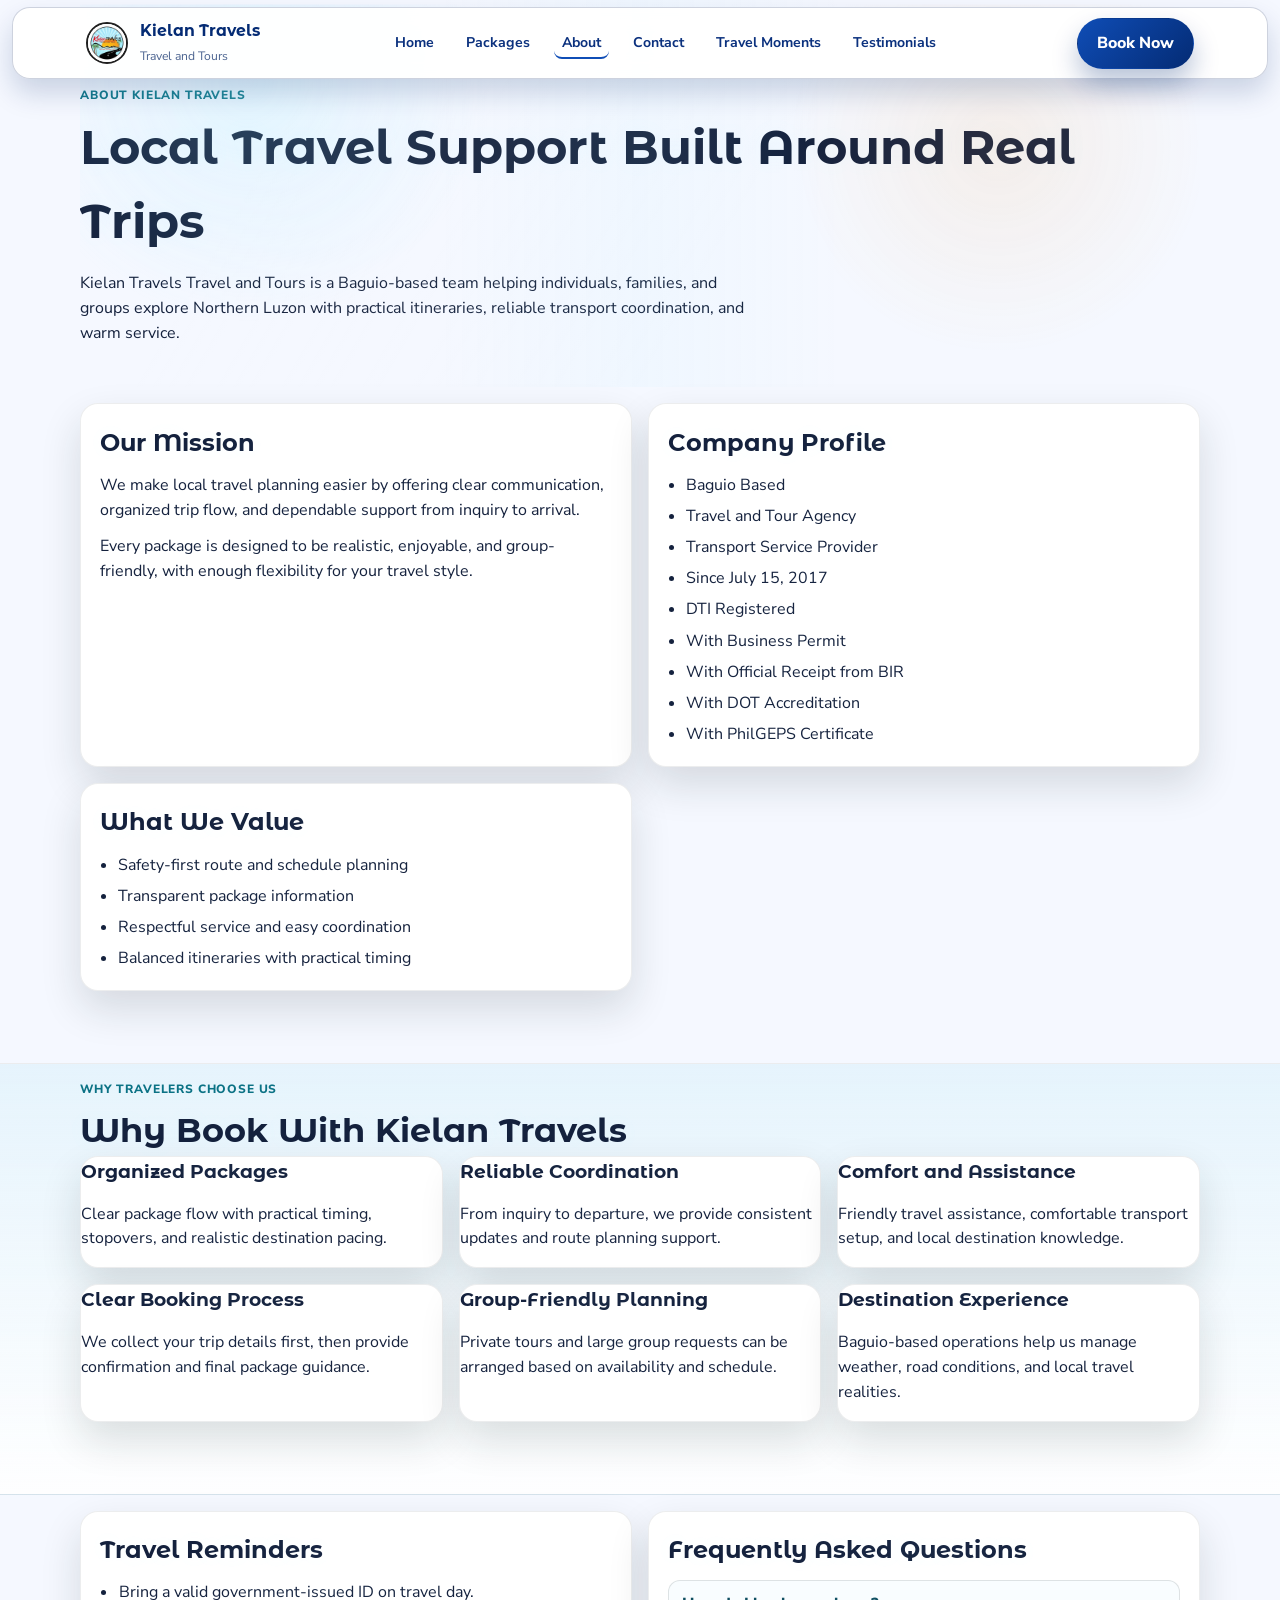
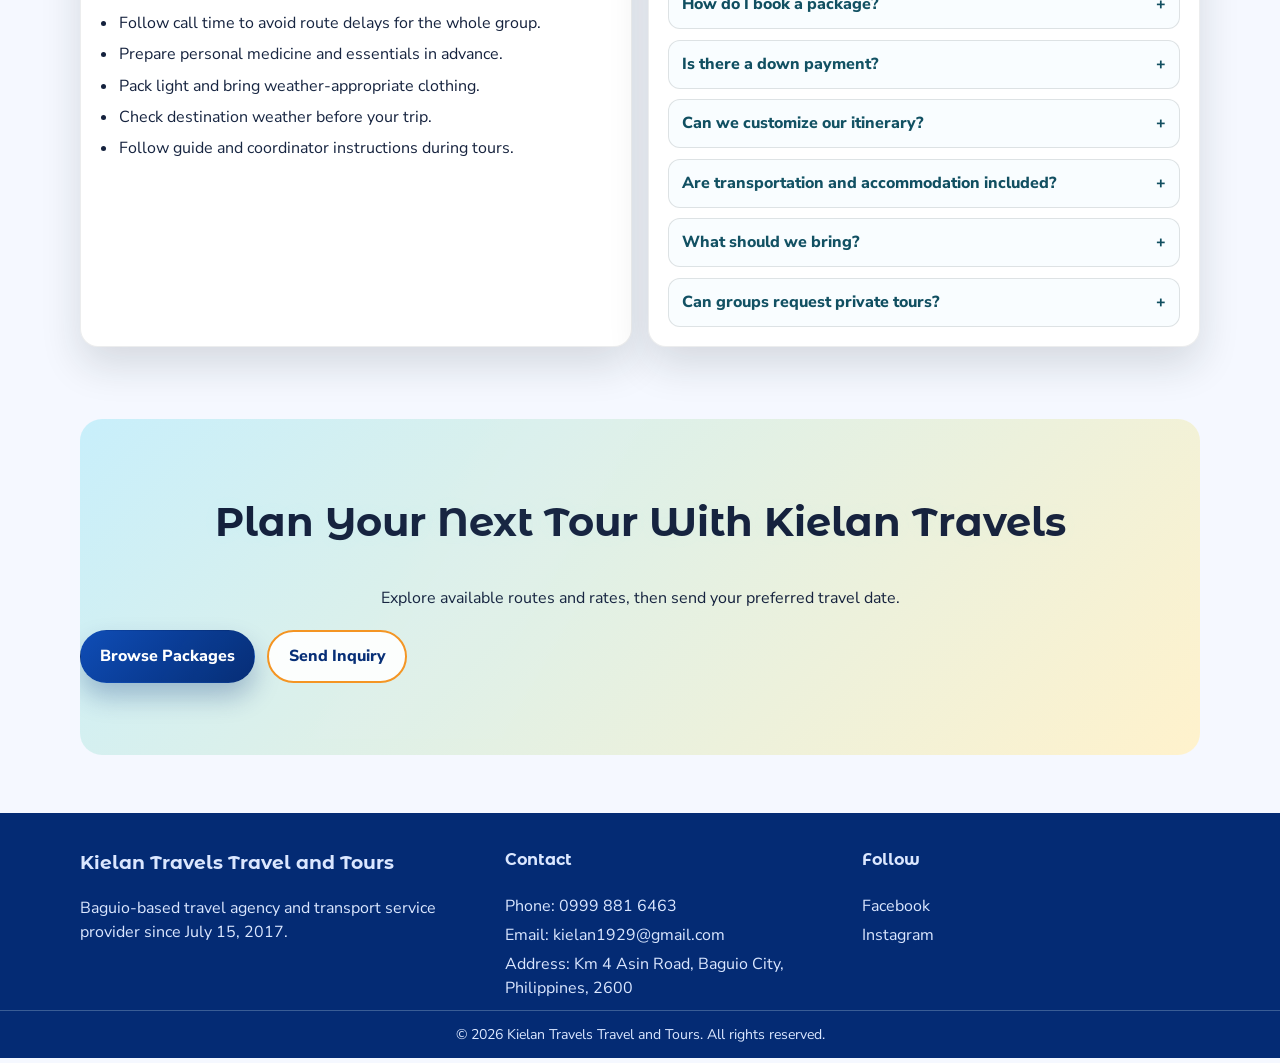
==== about.html @ 0d8626dd "Clean unused files, fix header behavior, and stabilize animations" ====
<!DOCTYPE html>
<html lang="en">
<head>
  <meta charset="UTF-8" />
  <meta name="viewport" content="width=device-width, initial-scale=1.0" />
  <title>About Us | Kielan Travels Travel and Tours</title>
  <meta
    name="description"
    content="Learn about Kielan Travels, our mission, and why travelers trust our Baguio-based travel and transport services."
  />
  <link rel="preconnect" href="https://fonts.googleapis.com" />
  <link rel="preconnect" href="https://fonts.gstatic.com" crossorigin />
  <link
    href="https://fonts.googleapis.com/css2?family=Montserrat+Alternates:wght@400;600;700;800&family=Nunito+Sans:wght@400;600;700&display=swap"
    rel="stylesheet"
  />
  <link rel="stylesheet" href="styles.css" />
</head>
<body class="home-page">
  <header class="site-header" id="top">
    <nav class="navbar container">
      <a class="brand" href="index.html" aria-label="Kielan Travels homepage">
        <img src="assets/logo.jpg" alt="Kielan Travels circular company logo" />
        <div>
          <strong>Kielan Travels</strong>
          <span>Travel and Tours</span>
        </div>
      </a>

      <button class="nav-toggle" aria-label="Open menu" aria-expanded="false" aria-controls="nav-links">☰</button>

      <ul class="nav-links" id="nav-links">
        <li><a href="index.html">Home</a></li>
        <li><a href="packages.html">Packages</a></li>
        <li><a href="about.html" class="is-active">About</a></li>
        <li><a href="contact.html">Contact</a></li>
        <li><a href="index.html#featured-moments">Travel Moments</a></li>
        <li><a href="index.html#testimonials">Testimonials</a></li>
        <li class="nav-mobile-book"><a href="booking.html" class="btn btn-primary">Book Now</a></li>
      </ul>

      <a href="booking.html" class="btn btn-primary nav-book-btn">Book Now</a>
    </nav>
  </header>

  <main>
    <section class="page-banner container reveal">
      <p class="eyebrow">About Kielan Travels</p>
      <h1>Local Travel Support Built Around Real Trips</h1>
      <p>
        Kielan Travels Travel and Tours is a Baguio-based team helping individuals, families,
        and groups explore Northern Luzon with practical itineraries, reliable transport
        coordination, and warm service.
      </p>
    </section>

    <section class="section page-content">
      <div class="container page-grid-two">
        <article class="content-card reveal">
          <h2>Our Mission</h2>
          <p>
            We make local travel planning easier by offering clear communication, organized trip
            flow, and dependable support from inquiry to arrival.
          </p>
          <p>
            Every package is designed to be realistic, enjoyable, and group-friendly, with enough
            flexibility for your travel style.
          </p>
        </article>

        <article class="content-card reveal">
          <h2>Company Profile</h2>
          <ul>
            <li>Baguio Based</li>
            <li>Travel and Tour Agency</li>
            <li>Transport Service Provider</li>
            <li>Since July 15, 2017</li>
            <li>DTI Registered</li>
            <li>With Business Permit</li>
            <li>With Official Receipt from BIR</li>
            <li>With DOT Accreditation</li>
            <li>With PhilGEPS Certificate</li>
          </ul>
        </article>

        <article class="content-card reveal">
          <h2>What We Value</h2>
          <ul>
            <li>Safety-first route and schedule planning</li>
            <li>Transparent package information</li>
            <li>Respectful service and easy coordination</li>
            <li>Balanced itineraries with practical timing</li>
          </ul>
        </article>
      </div>
    </section>

    <section class="section page-content page-highlight">
      <div class="container">
        <div class="section-title reveal">
          <p class="eyebrow">Why Travelers Choose Us</p>
          <h2>Why Book With Kielan Travels</h2>
        </div>

        <div class="grid cards-3">
          <article class="benefit reveal">
            <h3>Organized Packages</h3>
            <p>Clear package flow with practical timing, stopovers, and realistic destination pacing.</p>
          </article>
          <article class="benefit reveal">
            <h3>Reliable Coordination</h3>
            <p>From inquiry to departure, we provide consistent updates and route planning support.</p>
          </article>
          <article class="benefit reveal">
            <h3>Comfort and Assistance</h3>
            <p>Friendly travel assistance, comfortable transport setup, and local destination knowledge.</p>
          </article>
          <article class="benefit reveal">
            <h3>Clear Booking Process</h3>
            <p>We collect your trip details first, then provide confirmation and final package guidance.</p>
          </article>
          <article class="benefit reveal">
            <h3>Group-Friendly Planning</h3>
            <p>Private tours and large group requests can be arranged based on availability and schedule.</p>
          </article>
          <article class="benefit reveal">
            <h3>Destination Experience</h3>
            <p>Baguio-based operations help us manage weather, road conditions, and local travel realities.</p>
          </article>
        </div>
      </div>
    </section>

    <section class="section page-content">
      <div class="container page-grid-two">
        <article class="content-card reveal">
          <h2>Travel Reminders</h2>
          <ul class="reminder-list">
            <li>Bring a valid government-issued ID on travel day.</li>
            <li>Follow call time to avoid route delays for the whole group.</li>
            <li>Prepare personal medicine and essentials in advance.</li>
            <li>Pack light and bring weather-appropriate clothing.</li>
            <li>Check destination weather before your trip.</li>
            <li>Follow guide and coordinator instructions during tours.</li>
          </ul>
        </article>

        <article class="content-card reveal">
          <h2>Frequently Asked Questions</h2>
          <div class="faq-list">
            <details class="faq-item">
              <summary>How do I book a package?</summary>
              <p>Send your preferred package, date, and number of travelers through our booking form or Facebook page.</p>
            </details>
            <details class="faq-item">
              <summary>Is there a down payment?</summary>
              <p>Down payment requirements depend on package type, travel date, and supplier arrangements shared during confirmation.</p>
            </details>
            <details class="faq-item">
              <summary>Can we customize our itinerary?</summary>
              <p>Yes. We can adjust stopovers and pacing depending on route limits, weather, and schedule availability.</p>
            </details>
            <details class="faq-item">
              <summary>Are transportation and accommodation included?</summary>
              <p>Package inclusions vary. Each itinerary clearly shows what is included before final confirmation.</p>
            </details>
            <details class="faq-item">
              <summary>What should we bring?</summary>
              <p>Bring valid ID, personal medicine, weather-ready clothing, and enough cash for optional fees and meals.</p>
            </details>
            <details class="faq-item">
              <summary>Can groups request private tours?</summary>
              <p>Yes. Private group tours can be arranged based on schedule availability and destination requirements.</p>
            </details>
          </div>
        </article>
      </div>
    </section>

    <section class="booking-cta section container reveal">
      <h2>Plan Your Next Tour With Kielan Travels</h2>
      <p>Explore available routes and rates, then send your preferred travel date.</p>
      <div class="hero-actions">
        <a href="packages.html" class="btn btn-primary">Browse Packages</a>
        <a href="booking.html" class="btn btn-outline">Send Inquiry</a>
      </div>
    </section>
  </main>

  <footer class="site-footer">
    <div class="container footer-grid">
      <div>
        <h3>Kielan Travels Travel and Tours</h3>
        <p>Baguio-based travel agency and transport service provider since July 15, 2017.</p>
      </div>
      <div>
        <h4>Contact</h4>
        <p>Phone: 0999 881 6463</p>
        <p>Email: kielan1929@gmail.com</p>
        <p>Address: Km 4 Asin Road, Baguio City, Philippines, 2600</p>
      </div>
      <div>
        <h4>Follow</h4>
        <p><a href="https://www.facebook.com/KielanTravels" target="_blank" rel="noreferrer">Facebook</a></p>
        <p><a href="https://www.instagram.com/kielan_travels/" target="_blank" rel="noreferrer">Instagram</a></p>
      </div>
    </div>
    <p class="copyright">© 2026 Kielan Travels Travel and Tours. All rights reserved.</p>
  </footer>

  <script src="script.js"></script>
</body>
</html>
---- styles.css ----
:root {
  --brand-sky: #a0e0f0;
  --brand-sea: #7bcadf;
  --brand-mist: #dff7ff;
  --brand-sun: #f0b010;
  --brand-ink: #122026;
  --brand-road: #1f1f1f;
  --white: #ffffff;
  --surface: #f7fcff;
  --shadow: 0 18px 40px rgba(18, 32, 38, 0.14);
}

* {
  box-sizing: border-box;
}

html,
body {
  margin: 0;
  padding: 0;
  scroll-behavior: smooth;
}

body {
  font-family: "Nunito Sans", sans-serif;
  background:
    radial-gradient(circle at 6% 8%, rgba(160, 224, 240, 0.6), transparent 28%),
    radial-gradient(circle at 93% 10%, rgba(240, 176, 16, 0.28), transparent 24%),
    linear-gradient(180deg, #eefdff 0%, #ffffff 52%, #f7fcff 100%);
  color: var(--brand-ink);
  line-height: 1.55;
  overflow-x: hidden;
}

main {
  display: block;
}

img {
  max-width: 100%;
  display: block;
}

h1,
h2,
h3,
h4,
p,
ul,
ol,
blockquote {
  overflow-wrap: anywhere;
}

a,
button,
input,
select,
textarea {
  -webkit-tap-highlight-color: rgba(11, 114, 133, 0.18);
}

a:focus-visible,
button:focus-visible,
input:focus-visible,
select:focus-visible,
textarea:focus-visible {
  outline: 3px solid rgba(11, 114, 133, 0.45);
  outline-offset: 2px;
}

.container {
  width: min(1120px, 92%);
  margin: 0 auto;
}

.section {
  padding: 4.5rem 0;
}

.site-header {
  position: sticky;
  top: 0;
  z-index: 999;
  background: rgba(239, 251, 255, 0.9);
  backdrop-filter: blur(10px);
  border-bottom: 1px solid rgba(18, 32, 38, 0.09);
}

.navbar {
  display: flex;
  align-items: center;
  justify-content: space-between;
  min-height: 78px;
  gap: 1rem;
}

.brand {
  display: flex;
  align-items: center;
  gap: 0.75rem;
  text-decoration: none;
  color: var(--brand-ink);
}

.brand img {
  width: 52px;
  height: 52px;
  border-radius: 50%;
  border: 2px solid var(--brand-road);
  object-fit: cover;
}

.brand strong {
  display: block;
  font-family: "Montserrat Alternates", sans-serif;
  font-size: 1.03rem;
}

.brand span {
  font-size: 0.83rem;
  opacity: 0.84;
}

.nav-links {
  list-style: none;
  margin: 0;
  padding: 0;
  display: flex;
  align-items: center;
  gap: 1rem;
}

.nav-links a {
  color: var(--brand-ink);
  text-decoration: none;
  font-weight: 700;
  font-size: 0.92rem;
  padding: 0.38rem 0.55rem;
  border-radius: 8px;
  transition: background-color 0.2s ease, color 0.2s ease;
}

.nav-links a:hover {
  color: #00536a;
  background: rgba(123, 202, 223, 0.18);
}

.nav-toggle {
  display: none;
  border: 0;
  background: var(--brand-sea);
  color: var(--brand-road);
  font-size: 1.2rem;
  border-radius: 9px;
  padding: 0.45rem 0.6rem;
}

.hero {
  padding: 6rem 0 4rem;
  display: grid;
  grid-template-columns: 1.4fr 1fr;
  gap: 1.3rem;
  align-items: center;
}

.hero-content h1 {
  margin: 0.3rem 0 0.7rem;
  font-size: clamp(2rem, 4.4vw, 3.4rem);
  font-family: "Montserrat Alternates", sans-serif;
  line-height: 1.08;
}

.hero-content p {
  max-width: 62ch;
  margin: 0;
}

.eyebrow {
  margin: 0;
  letter-spacing: 0.07em;
  text-transform: uppercase;
  font-size: 0.75rem;
  font-weight: 800;
  color: #0b7285;
}

.hero-actions {
  margin-top: 1.2rem;
  display: flex;
  gap: 0.75rem;
  flex-wrap: wrap;
}

.btn {
  display: inline-flex;
  align-items: center;
  justify-content: center;
  text-decoration: none;
  font-weight: 800;
  padding: 0.75rem 1.2rem;
  min-height: 44px;
  border-radius: 999px;
  border: 1px solid transparent;
  transition: transform 0.25s ease, box-shadow 0.25s ease, background-color 0.25s ease, color 0.25s ease;
}

.btn:hover {
  transform: translateY(-2px);
}

.btn-primary {
  background: linear-gradient(135deg, var(--brand-sun), #f9c53e);
  color: var(--brand-road);
  box-shadow: 0 12px 24px rgba(240, 176, 16, 0.33);
}

.btn-outline {
  border: 2px solid #0b7285;
  color: #085469;
  background: rgba(255, 255, 255, 0.74);
}

.btn-outline:hover {
  background: rgba(160, 224, 240, 0.28);
}

.hero-card {
  background: linear-gradient(180deg, #d4f4ff 0%, #f2fbff 100%);
  border: 1px solid rgba(8, 84, 105, 0.16);
  border-radius: 20px;
  padding: 1.2rem;
  box-shadow: var(--shadow);
}

.hero-card h3 {
  margin-top: 0;
  font-family: "Montserrat Alternates", sans-serif;
}

.hero-card ul {
  margin: 0;
  padding-left: 1rem;
}

.section-title h2 {
  margin: 0.3rem 0 0;
  font-family: "Montserrat Alternates", sans-serif;
  font-size: clamp(1.5rem, 3vw, 2.1rem);
}

.grid {
  display: grid;
  gap: 1rem;
  align-items: stretch;
}

.cards-3 {
  grid-template-columns: repeat(3, minmax(0, 1fr));
}

.destination-card,
.package-card,
.benefit,
.testimonial {
  background: var(--white);
  border-radius: 18px;
  overflow: hidden;
  box-shadow: var(--shadow);
  border: 1px solid rgba(18, 32, 38, 0.08);
}

.destination-card img {
  width: 100%;
  height: 190px;
  object-fit: cover;
}

.destination-card h3,
.package-card h3,
.benefit h3 {
  margin: 0;
  font-family: "Montserrat Alternates", sans-serif;
}

.destination-card div {
  padding: 1rem;
}

.packages {
  background: linear-gradient(180deg, rgba(160, 224, 240, 0.25), rgba(255, 255, 255, 0.95));
  border-top: 1px solid rgba(18, 32, 38, 0.07);
  border-bottom: 1px solid rgba(18, 32, 38, 0.07);
}

.featured-moments {
  background: linear-gradient(180deg, rgba(255, 255, 255, 0.96), rgba(223, 247, 255, 0.45));
}

.moments-carousel {
  position: relative;
  border-radius: 20px;
  overflow: hidden;
  box-shadow: var(--shadow);
  border: 1px solid rgba(18, 32, 38, 0.08);
}

.moments-track {
  position: relative;
  min-height: clamp(250px, 44vw, 460px);
  background: #dbeef5;
}

.moment-slide {
  position: absolute;
  inset: 0;
  opacity: 0;
  pointer-events: none;
  transition: opacity 0.55s ease;
}

.moment-slide.is-active {
  opacity: 1;
  pointer-events: auto;
}

.moment-slide img {
  width: 100%;
  height: 100%;
  object-fit: cover;
}

.moment-caption {
  position: absolute;
  left: 0;
  right: 0;
  bottom: 0;
  padding: 1rem 1.15rem;
  background: linear-gradient(180deg, rgba(9, 38, 47, 0), rgba(9, 38, 47, 0.82));
  color: #f5fdff;
}

.moment-caption h3 {
  margin: 0;
  font-size: clamp(1.02rem, 2vw, 1.2rem);
  font-family: "Montserrat Alternates", sans-serif;
}

.moment-control {
  position: absolute;
  top: 50%;
  transform: translateY(-50%);
  width: 42px;
  height: 42px;
  border-radius: 50%;
  border: 1px solid rgba(255, 255, 255, 0.65);
  background: rgba(11, 47, 56, 0.42);
  color: #fff;
  font-size: 1.55rem;
  line-height: 1;
  cursor: pointer;
  z-index: 2;
  transition: background-color 0.2s ease, transform 0.2s ease;
}

.moment-control:hover {
  background: rgba(11, 47, 56, 0.68);
}

.moment-prev {
  left: 0.75rem;
}

.moment-next {
  right: 0.75rem;
}

.moment-dots {
  position: absolute;
  left: 50%;
  bottom: 0.85rem;
  transform: translateX(-50%);
  display: flex;
  gap: 0.45rem;
  z-index: 2;
}

.moment-dot {
  width: 10px;
  height: 10px;
  border: 0;
  border-radius: 50%;
  background: rgba(255, 255, 255, 0.58);
  cursor: pointer;
  transition: transform 0.2s ease, background-color 0.2s ease;
}

.moment-dot.is-active {
  background: #ffffff;
  transform: scale(1.16);
}

.package-card {
  padding: 1rem;
}

.tag {
  display: inline-block;
  background: #d3f2fb;
  color: #075a73;
  font-size: 0.75rem;
  font-weight: 800;
  padding: 0.3rem 0.5rem;
  border-radius: 999px;
}

.package-card ul {
  padding-left: 1rem;
  margin: 0.75rem 0 1rem;
}

.card-link {
  color: #075a73;
  font-weight: 800;
  text-decoration: none;
  display: inline-block;
  padding: 0.2rem 0;
  transition: color 0.2s ease;
}

.card-link:hover {
  color: #043e50;
}

.benefits .benefit,
.testimonial {
  padding: 1.1rem;
}

.testimonial p {
  margin: 0 0 0.8rem;
}

.review-carousel-host {
  display: block;
}

.review-carousel {
  position: relative;
  overflow: hidden;
}

.review-viewport {
  overflow: hidden;
}

.review-track {
  display: flex;
  width: 100%;
  transition: transform 0.6s cubic-bezier(0.22, 1, 0.36, 1);
  will-change: transform;
}

.review-slide {
  flex: 0 0 100%;
  display: grid;
  grid-template-columns: repeat(3, minmax(0, 1fr));
  gap: 1rem;
  padding: 0.15rem 0.15rem 0.8rem;
  box-sizing: border-box;
}

.review-slide .review-card {
  min-height: 100%;
}

.review-control {
  position: absolute;
  top: 50%;
  transform: translateY(-50%);
  width: 44px;
  height: 44px;
  border-radius: 999px;
  border: 1px solid rgba(255, 255, 255, 0.7);
  background: rgba(11, 47, 56, 0.52);
  color: #fff;
  font-size: 1.65rem;
  line-height: 1;
  cursor: pointer;
  z-index: 3;
  transition: transform 0.2s ease, background-color 0.2s ease;
}

.review-control:hover {
  background: rgba(11, 47, 56, 0.76);
}

.review-prev {
  left: 0.7rem;
}

.review-next {
  right: 0.7rem;
}

.review-dots {
  display: flex;
  justify-content: center;
  gap: 0.45rem;
  padding: 0.25rem 0 0;
}

.review-dot {
  width: 10px;
  height: 10px;
  border: 0;
  border-radius: 999px;
  background: rgba(18, 32, 38, 0.28);
  cursor: pointer;
  transition: transform 0.2s ease, background-color 0.2s ease;
}

.review-dot.is-active {
  background: var(--primary-blue);
  transform: scale(1.18);
}

.review-slide .review-card {
  animation: reviewCardIn 0.55s ease both;
}

@keyframes reviewCardIn {
  from {
    opacity: 0;
    transform: translateY(14px);
  }
  to {
    opacity: 1;
    transform: translateY(0);
  }
}

.testimonial cite {
  font-style: normal;
  color: #296270;
  font-weight: 700;
}

.review-card {
  display: grid;
  gap: 0.7rem;
}

.review-head {
  display: flex;
  justify-content: space-between;
  align-items: center;
  gap: 0.6rem;
}

.review-head h3 {
  margin: 0;
  font-size: 1rem;
  font-family: "Montserrat Alternates", sans-serif;
}

.review-rating {
  font-weight: 800;
  color: #a66a00;
  letter-spacing: 0.03em;
}

.review-meta {
  display: flex;
  justify-content: space-between;
  gap: 0.6rem;
  color: #2e6776;
  font-size: 0.89rem;
  font-weight: 700;
  flex-wrap: wrap;
}

.reviews-cta {
  margin-top: 1rem;
  text-align: center;
}

.booking-cta {
  text-align: center;
  background: linear-gradient(135deg, #c8effb, #fff2cc);
  border-radius: 22px;
  margin-bottom: 3.6rem;
}

.booking-cta h2 {
  margin-top: 0;
  font-size: clamp(1.8rem, 4vw, 2.5rem);
  font-family: "Montserrat Alternates", sans-serif;
}

.site-footer {
  background: #0f2f38;
  color: #e6f8ff;
  padding-top: 2.2rem;
}

.footer-grid {
  display: grid;
  grid-template-columns: 1.2fr 1fr 1fr;
  gap: 1.2rem;
}

.site-footer h3,
.site-footer h4 {
  margin-top: 0;
  font-family: "Montserrat Alternates", sans-serif;
}

.site-footer p {
  margin: 0.32rem 0;
  line-height: 1.5;
}

.copyright {
  margin: 1.5rem 0 0;
  text-align: center;
  padding: 0.8rem;
  border-top: 1px solid rgba(230, 248, 255, 0.24);
  font-size: 0.88rem;
}

.reveal {
  opacity: 0;
  transform: translateY(24px);
  transition: opacity 0.7s ease, transform 0.7s ease;
}

.reveal.visible {
  opacity: 1;
  transform: translateY(0);
}

.page-banner,
.filters-card,
.package-browser-card,
.details-banner,
.details-card,
.content-card,
.destination-card,
.package-showcase-card,
.benefit,
.testimonial,
.booking-cta,
.final-cta-wrap,
.road-lane,
.moments-carousel {
  position: relative;
  overflow: hidden;
}

.page-banner::before,
.page-banner::after,
.filters-card::before,
.details-banner::before,
.details-card::before,
.content-card::before,
.destination-card::before,
.package-showcase-card::before,
.benefit::before,
.testimonial::before,
.booking-cta::before,
.final-cta-wrap::before,
.road-lane::before,
.moments-carousel::before,
.package-browser-card::before {
  content: "";
  position: absolute;
  inset: 0;
  pointer-events: none;
}

.page-banner::before,
.filters-card::before,
.details-banner::before,
.details-card::before,
.content-card::before,
.destination-card::before,
.package-showcase-card::before,
.benefit::before,
.testimonial::before,
.booking-cta::before,
.final-cta-wrap::before,
.road-lane::before,
.moments-carousel::before,
.package-browser-card::before {
  background: linear-gradient(120deg, transparent 18%, rgba(143, 232, 255, 0.1) 38%, transparent 58%, rgba(244, 147, 31, 0.06) 76%, transparent 94%);
  transform: translate3d(var(--ambient-x, 0px), var(--ambient-y, 0px), 0);
  opacity: var(--ambient-o, 0.18);
  mix-blend-mode: screen;
  animation: surfaceSweep 13s linear infinite;
}

.page-banner::after {
  background: radial-gradient(circle at 18% 24%, rgba(143, 232, 255, 0.24), transparent 22%);
  opacity: 0.7;
  animation: ambientDrift 12s ease-in-out infinite;
}

.page-banner h1,
.details-banner-content h1,
.booking-cta h2,
.final-cta-wrap h2,
.section-title h2,
.filters-card h2,
.content-card h2,
.details-card h2,
.package-browser-content h4 {
  text-shadow: 0 0 18px rgba(143, 232, 255, 0.06);
}

.page-banner h1,
.details-banner-content h1,
.booking-cta h2,
.final-cta-wrap h2,
.section-title h2 {
  animation: headingFloat 7s ease-in-out infinite;
}

.page-banner p,
.details-banner-content p,
.content-card p,
.package-browser-content p,
.package-meta,
.review-meta {
  animation: copyDrift 9s ease-in-out infinite;
}

@keyframes surfaceSweep {
  0% {
    transform: translate3d(calc(var(--ambient-x, 0px) * -0.5), calc(var(--ambient-y, 0px) * -0.5), 0);
  }
  100% {
    transform: translate3d(calc(var(--ambient-x, 0px) + 36px), calc(var(--ambient-y, 0px) + 18px), 0);
  }
}

@keyframes headingFloat {
  0%,
  100% {
    transform: translateY(0);
    letter-spacing: 0;
  }
  50% {
    transform: translateY(-2px);
    letter-spacing: 0.01em;
  }
}

@keyframes copyDrift {
  0%,
  100% {
    transform: translateY(0);
  }
  50% {
    transform: translateY(1px);
  }
}

.page-banner {
  padding: 5.4rem 0 2.6rem;
}

.page-banner {
  isolation: isolate;
}

.page-banner::before {
  background:
    radial-gradient(circle at 15% 20%, rgba(143, 232, 255, 0.24), transparent 24%),
    radial-gradient(circle at 82% 36%, rgba(244, 147, 31, 0.12), transparent 22%),
    linear-gradient(120deg, transparent 20%, rgba(255, 255, 255, 0.06) 38%, transparent 60%);
  opacity: 0.78;
}

.page-banner::after {
  background: linear-gradient(90deg, transparent 0 32%, rgba(143, 232, 255, 0.1) 50%, transparent 68%);
  opacity: 0.5;
  animation: ambientScan 10s linear infinite;
}

.page-banner h1 {
  margin: 0.3rem 0 0.8rem;
  font-size: clamp(2rem, 4vw, 3rem);
  font-family: "Montserrat Alternates", sans-serif;
}

.page-banner p {
  max-width: 68ch;
  margin: 0;
}

.packages-listing-section {
  padding-top: 1rem;
  padding-bottom: 4.2rem;
}

.filters-card {
  background: var(--white);
  border: 1px solid rgba(18, 32, 38, 0.08);
  border-radius: 18px;
  box-shadow: var(--shadow);
  padding: 1.1rem;
  margin-bottom: 1.1rem;
}

.filters-card h2 {
  margin: 0 0 0.9rem;
  font-family: "Montserrat Alternates", sans-serif;
  font-size: 1.2rem;
}

.package-filters {
  display: grid;
  grid-template-columns: 1.5fr 1fr 1fr auto;
  gap: 0.7rem;
  align-items: end;
}

.package-filters label {
  display: grid;
  gap: 0.35rem;
  font-weight: 700;
  color: #1b3e48;
  font-size: 0.92rem;
}

.package-filters input,
.package-filters select {
  border: 1px solid rgba(18, 32, 38, 0.18);
  border-radius: 10px;
  min-height: 42px;
  padding: 0.52rem 0.65rem;
  font: inherit;
  color: var(--brand-ink);
  background: #fff;
}

.package-filters input:focus,
.package-filters select:focus {
  outline: 2px solid rgba(123, 202, 223, 0.45);
  border-color: #2287a1;
}

.package-filters .btn {
  border-radius: 11px;
  min-height: 42px;
  padding-inline: 1rem;
  cursor: pointer;
}

.packages-grid {
  align-items: stretch;
}

.package-browser-card {
  display: flex;
  flex-direction: column;
  padding: 0;
  border: 1px solid rgba(18, 32, 38, 0.08);
  transition: transform 0.25s ease, box-shadow 0.25s ease;
}

.package-browser-card::after {
  content: "";
  position: absolute;
  inset: auto -15% -25% -15%;
  height: 55%;
  background: radial-gradient(circle, rgba(143, 232, 255, 0.12), transparent 70%);
  pointer-events: none;
  animation: softPulse 9s ease-in-out infinite;
}

.package-browser-card:hover {
  transform: translateY(-4px);
  box-shadow: 0 20px 34px rgba(18, 32, 38, 0.18);
}

.package-browser-card img {
  width: 100%;
  height: 180px;
  object-fit: cover;
}

.package-browser-content {
  padding: 1rem;
  display: grid;
  gap: 0.75rem;
}

.package-browser-content p {
  margin: 0;
}

.package-meta {
  margin: 0;
  display: grid;
  gap: 0.5rem;
}

.package-meta div {
  display: flex;
  align-items: baseline;
  gap: 0.4rem;
  flex-wrap: wrap;
}

.package-meta dt {
  font-weight: 800;
  color: #124352;
}

.package-meta dd {
  margin: 0;
}

.package-browser-content h4 {
  margin: 0;
  font-family: "Montserrat Alternates", sans-serif;
  font-size: 0.92rem;
}

.preview-list {
  margin: 0;
  padding-left: 1rem;
}

.card-actions {
  margin-top: 0.25rem;
  display: flex;
  gap: 0.65rem;
  flex-wrap: wrap;
}

.card-actions .btn {
  border-radius: 11px;
  padding: 0.62rem 0.9rem;
}

.card-actions .btn-primary,
.card-actions .btn-outline {
  flex: 1 1 150px;
}

.package-card-empty,
.fallback-card {
  text-align: center;
  padding: 1.5rem;
}

.fallback-card {
  max-width: 700px;
  margin: 3rem auto;
  background: var(--white);
  border-radius: 20px;
  box-shadow: var(--shadow);
}

.fallback-card h1 {
  margin-top: 0;
  font-family: "Montserrat Alternates", sans-serif;
}

.package-details-root {
  padding-top: 2rem;
  padding-bottom: 4rem;
}

.details-banner {
  background: var(--white);
  border-radius: 22px;
  box-shadow: var(--shadow);
  overflow: hidden;
}

.details-banner::after {
  content: "";
  position: absolute;
  inset: auto -15% -25% -15%;
  height: 55%;
  background: radial-gradient(circle, rgba(143, 232, 255, 0.12), transparent 70%);
  pointer-events: none;
  animation: softPulse 9s ease-in-out infinite;
}

.details-banner img {
  width: 100%;
  height: clamp(250px, 34vw, 420px);
  object-fit: cover;
}

.details-banner-content {
  padding: 1.2rem;
}

.details-banner-content h1 {
  margin: 0.35rem 0 0.7rem;
  font-size: clamp(1.8rem, 3.5vw, 2.5rem);
  font-family: "Montserrat Alternates", sans-serif;
}

.details-banner-content p {
  margin: 0;
}

.details-top-meta {
  margin-top: 0.95rem;
  display: flex;
  flex-wrap: wrap;
  gap: 0.6rem;
}

.details-top-meta span {
  background: #effaff;
  border: 1px solid rgba(8, 84, 105, 0.14);
  border-radius: 999px;
  padding: 0.4rem 0.7rem;
  font-weight: 700;
  color: #0e4858;
}

.section-inner {
  padding: 1.2rem 0 0;
}

.details-grid {
  display: grid;
  grid-template-columns: minmax(0, 1.2fr) minmax(0, 0.9fr);
  gap: 1rem;
}

.details-main,
.details-side {
  display: grid;
  gap: 1rem;
}

.details-card {
  background: var(--white);
  border: 1px solid rgba(18, 32, 38, 0.08);
  border-radius: 18px;
  box-shadow: var(--shadow);
  padding: 1rem;
}

.details-card h2 {
  margin: 0 0 0.75rem;
  font-size: 1.15rem;
  font-family: "Montserrat Alternates", sans-serif;
}

.details-card ol,
.details-card ul {
  margin: 0;
  padding-left: 1.1rem;
}

.details-card li + li {
  margin-top: 0.35rem;
}

.details-total {
  margin: 0.8rem 0 1rem;
  font-weight: 800;
  color: #0b5265;
}

.details-card .btn {
  display: inline-block;
}

.page-content {
  padding-top: 1rem;
}

@keyframes softPulse {
  0%,
  100% {
    opacity: 0.45;
    transform: translateY(0);
  }
  50% {
    opacity: 0.8;
    transform: translateY(-3px);
  }
}

.page-highlight {
  background: linear-gradient(180deg, rgba(160, 224, 240, 0.18), rgba(255, 255, 255, 0.92));
  border-top: 1px solid rgba(18, 32, 38, 0.08);
  border-bottom: 1px solid rgba(18, 32, 38, 0.08);
}

.page-grid-two {
  display: grid;
  grid-template-columns: repeat(2, minmax(0, 1fr));
  gap: 1rem;
}

.content-card {
  background: var(--white);
  border-radius: 18px;
  border: 1px solid rgba(18, 32, 38, 0.08);
  box-shadow: var(--shadow);
  padding: 1.2rem;
}

.content-card h2 {
  margin: 0 0 0.75rem;
  font-size: clamp(1.24rem, 2.2vw, 1.5rem);
  font-family: "Montserrat Alternates", sans-serif;
}

.content-card p {
  margin: 0;
}

.content-card p + p {
  margin-top: 0.75rem;
}

.content-card ul {
  margin: 0;
  padding-left: 1.1rem;
}

.content-card ul li + li {
  margin-top: 0.4rem;
}

.faq-list {
  display: grid;
  gap: 0.65rem;
}

.faq-item {
  border: 1px solid rgba(18, 32, 38, 0.12);
  border-radius: 12px;
  background: #f9fdff;
  padding: 0.7rem 0.8rem;
}

.faq-item summary {
  cursor: pointer;
  font-weight: 800;
  color: #0f4e60;
  list-style: none;
}

.faq-item summary::-webkit-details-marker {
  display: none;
}

.faq-item summary::after {
  content: '+';
  float: right;
  font-weight: 800;
}

.faq-item[open] summary::after {
  content: '-';
}

.faq-item p {
  margin-top: 0.6rem;
  margin-bottom: 0;
}

.reminder-list li {
  padding-left: 0.1rem;
}

.form-note {
  margin-bottom: 0.8rem;
  color: #275f6d;
}

.form-feedback {
  margin: 0;
  font-weight: 700;
  color: #0b7285;
}

.form-layout {
  display: grid;
  grid-template-columns: minmax(0, 1.2fr) minmax(0, 0.85fr);
  gap: 1rem;
}

.inquiry-form {
  display: grid;
  gap: 0.72rem;
}

.inquiry-form label {
  font-weight: 700;
  color: #124352;
}

.inquiry-form input,
.inquiry-form select,
.inquiry-form textarea {
  width: 100%;
  border: 1px solid rgba(18, 32, 38, 0.2);
  border-radius: 10px;
  min-height: 46px;
  padding: 0.58rem 0.72rem;
  font: inherit;
  color: var(--brand-ink);
  background: #fff;
}

.inquiry-form textarea {
  min-height: 110px;
  resize: vertical;
}

.inquiry-form input:focus,
.inquiry-form select:focus,
.inquiry-form textarea:focus {
  border-color: #0b7285;
}

.form-row-two {
  display: grid;
  grid-template-columns: 1fr 1fr;
  gap: 0.72rem;
}

.contact-list {
  list-style: none;
  margin: 0 0 0.9rem;
  padding: 0;
}

.contact-list li + li {
  margin-top: 0.4rem;
}

@media (max-width: 1024px) {
  .hero {
    padding-top: 5.2rem;
  }

  .cards-3 {
    grid-template-columns: repeat(2, minmax(0, 1fr));
  }
}

@media (max-width: 900px) {
  .hero {
    grid-template-columns: 1fr;
  }

  .cards-3,
  .footer-grid {
    grid-template-columns: 1fr 1fr;
  }

  .package-filters {
    grid-template-columns: 1fr 1fr;
  }

  .details-grid {
    grid-template-columns: 1fr;
  }

  .form-layout,
  .page-grid-two {
    grid-template-columns: 1fr;
  }

  .review-slide {
    grid-template-columns: repeat(2, minmax(0, 1fr));
  }
}

@media (max-width: 768px) {
  .container {
    width: min(1120px, 94%);
  }

  .page-banner {
    padding-top: 4.8rem;
  }

  .hero {
    padding: 5rem 0 3.2rem;
  }

  .section {
    padding: 3.2rem 0;
  }

  .footer-grid {
    grid-template-columns: 1fr;
    gap: 0.8rem;
  }

  .moment-control {
    width: 38px;
    height: 38px;
  }

  .review-slide {
    grid-template-columns: 1fr;
  }

  .review-control {
    width: 38px;
    height: 38px;
    font-size: 1.4rem;
  }
}

@media (max-width: 700px) {
  .nav-toggle {
    display: block;
  }

  .nav-links {
    position: absolute;
    right: 3%;
    top: 72px;
    background: #f5fcff;
    border: 1px solid rgba(8, 84, 105, 0.15);
    width: min(290px, calc(100% - 1.4rem));
    border-radius: 14px;
    padding: 0.65rem;
    display: none;
    flex-direction: column;
    align-items: flex-start;
    max-height: calc(100vh - 92px);
    overflow-y: auto;
    box-shadow: var(--shadow);
  }

  .nav-links.open {
    display: flex;
  }

  .cards-3,
  .footer-grid {
    grid-template-columns: 1fr;
  }

  .section {
    padding: 3.4rem 0;
  }

  .package-filters {
    grid-template-columns: 1fr;
  }

  .hero-actions .btn,
  .card-actions .btn,
  .inquiry-form .btn,
  .content-card .btn {
    width: 100%;
  }

  .form-row-two {
    grid-template-columns: 1fr;
  }

  .moment-caption {
    padding: 0.85rem 0.95rem;
  }

  .moment-dots {
    bottom: 0.62rem;
  }
}

@media (max-width: 425px) {
  .navbar {
    min-height: 72px;
  }

  .brand img {
    width: 46px;
    height: 46px;
  }

  .brand strong {
    font-size: 0.94rem;
  }

  .brand span {
    font-size: 0.76rem;
  }

  .hero-content h1,
  .page-banner h1 {
    line-height: 1.14;
  }

  .destination-card img,
  .package-browser-card img {
    height: 170px;
  }

  .moments-track {
    min-height: 235px;
  }

  .moment-control {
    width: 34px;
    height: 34px;
    font-size: 1.35rem;
  }
}

@media (max-width: 375px) {
  .container {
    width: 95%;
  }

  .btn {
    padding-inline: 1rem;
  }

  .content-card,
  .details-card,
  .filters-card {
    padding: 0.92rem;
  }
}

@media (max-width: 320px) {
  .hero-content h1,
  .page-banner h1 {
    font-size: 1.68rem;
  }

  .eyebrow {
    font-size: 0.68rem;
  }

  .nav-links {
    width: calc(100% - 1rem);
    right: 0.5rem;
  }
}

/* Homepage premium redesign overrides */
:root {
  --primary-blue: #0f4db6;
  --deep-blue: #042b74;
  --accent-orange: #f4931f;
  --light-bg: #f5f8ff;
  --text-dark: #14213d;
}

.home-page {
  background: var(--light-bg);
  color: var(--text-dark);
}

.home-page .site-header {
  position: fixed;
  left: 0;
  right: 0;
  top: 0.45rem;
  width: min(1280px, calc(100% - 1.5rem));
  margin: 0 auto;
  border-radius: 18px;
  background: rgba(255, 255, 255, 0.94);
  border: 1px solid rgba(7, 33, 90, 0.2);
  box-shadow: 0 14px 28px rgba(6, 38, 100, 0.18);
  transition: transform 0.35s ease, opacity 0.3s ease, box-shadow 0.25s ease;
}

.home-page .navbar {
  min-height: 70px;
  padding-inline: 0.35rem;
}

.home-page .brand img {
  width: 42px;
  height: 42px;
}

.home-page .brand strong {
  font-size: 0.98rem;
}

.home-page .brand span {
  font-size: 0.76rem;
}

.home-page .brand strong {
  color: var(--deep-blue);
}

.home-page .brand span {
  color: #29467b;
}

.home-page .nav-links a {
  color: #0b317e;
  font-size: 0.88rem;
  padding: 0.28rem 0.5rem;
}

.home-page .nav-links a.is-active {
  border-bottom: 2px solid var(--primary-blue);
}

.home-page .nav-links a:hover {
  color: var(--deep-blue);
  background: rgba(15, 77, 182, 0.1);
}

.nav-book-btn {
  margin-left: 0.3rem;
}

.nav-mobile-book {
  display: none;
}

.site-header.header-scrolled {
  box-shadow: 0 18px 30px rgba(6, 38, 100, 0.24);
}

.home-page .btn-primary {
  background: linear-gradient(135deg, var(--primary-blue), var(--deep-blue));
  color: #fff;
  box-shadow: 0 14px 26px rgba(4, 43, 116, 0.28);
}

.home-page .btn-outline {
  border-color: var(--accent-orange);
  color: var(--deep-blue);
  background: rgba(255, 255, 255, 0.92);
}

.home-page .btn-outline:hover {
  background: rgba(244, 147, 31, 0.12);
}

.hero-visual {
  position: relative;
  min-height: 100vh;
  min-height: 100svh;
  height: 100vh;
  height: 100svh;
  background-image:
    linear-gradient(90deg, rgba(4, 28, 74, 0.8) 0%, rgba(4, 28, 74, 0.5) 45%, rgba(4, 28, 74, 0.12) 100%),
    url('https://images.unsplash.com/photo-1506744038136-46273834b3fb?auto=format&fit=crop&w=2000&q=80');
  background-size: cover;
  background-position: center;
  display: flex;
  align-items: center;
  overflow: hidden;
}

.hero-visual::before,
.hero-visual::after {
  content: "";
  position: absolute;
  border-radius: 50%;
  pointer-events: none;
  z-index: 0;
  filter: blur(10px);
}

.hero-visual::before {
  width: clamp(180px, 24vw, 320px);
  height: clamp(180px, 24vw, 320px);
  left: -6%;
  top: 10%;
  background:
    radial-gradient(circle at 35% 35%, rgba(160, 224, 240, 0.78), rgba(160, 224, 240, 0.1) 54%, transparent 74%),
    radial-gradient(circle at 60% 60%, rgba(244, 147, 31, 0.4), transparent 68%),
    radial-gradient(circle at 52% 52%, rgba(255, 255, 255, 0.08), transparent 62%);
  mix-blend-mode: screen;
  animation: heroOrbFloat 11s ease-in-out infinite;
}

.hero-visual::after {
  width: clamp(220px, 30vw, 420px);
  height: clamp(220px, 30vw, 420px);
  right: -10%;
  bottom: 4%;
  background:
    radial-gradient(circle at 50% 50%, rgba(123, 202, 223, 0.48), rgba(123, 202, 223, 0.08) 56%, transparent 74%),
    radial-gradient(circle at 45% 55%, rgba(255, 255, 255, 0.2), transparent 62%),
    radial-gradient(circle at 30% 28%, rgba(244, 147, 31, 0.18), transparent 60%);
  mix-blend-mode: screen;
  animation: heroOrbFloatReverse 12s ease-in-out infinite;
}

.hero-overlay {
  position: relative;
  z-index: 1;
  width: 100%;
  height: 100%;
  display: flex;
  align-items: center;
  padding: 0;
}

.hero-overlay::after {
  content: "";
  position: absolute;
  inset: 0;
  pointer-events: none;
  background:
    linear-gradient(90deg, rgba(255, 255, 255, 0.03) 0 1px, transparent 1px 24px),
    linear-gradient(180deg, rgba(255, 255, 255, 0.025) 0 1px, transparent 1px 24px);
  opacity: 0.38;
  mask-image: linear-gradient(180deg, transparent 0%, rgba(0, 0, 0, 0.55) 15%, rgba(0, 0, 0, 0.9) 60%, transparent 100%);
  animation: heroGridDrift 20s linear infinite;
}

.hero-inner {
  position: relative;
  color: #f3f8ff;
  max-width: 720px;
  padding-top: clamp(4rem, 9vh, 5.5rem);
}

.hero-inner .eyebrow,
.hero-inner h1,
.hero-inner p,
.hero-inner .hero-actions {
  animation: heroTextIn 0.9s cubic-bezier(0.22, 1, 0.36, 1) both;
}

.hero-inner .eyebrow {
  color: #8fe8ff;
  animation-delay: 0.05s;
  text-shadow: 0 0 18px rgba(143, 232, 255, 0.28);
}

.hero-inner h1 {
  margin: 0.35rem 0 0.9rem;
  font-size: clamp(2.2rem, 5vw, 4.2rem);
  line-height: 1.04;
  font-family: "Montserrat Alternates", sans-serif;
  animation-delay: 0.18s;
  text-shadow:
    0 0 14px rgba(143, 232, 255, 0.2),
    0 0 34px rgba(243, 248, 255, 0.1);
}

.hero-inner p {
  margin: 0;
  max-width: 60ch;
  font-size: clamp(1rem, 1.4vw, 1.14rem);
  animation-delay: 0.34s;
  color: rgba(243, 248, 255, 0.9);
}

.hero-inner .hero-actions {
  animation-delay: 0.52s;
}

.hero-inner .btn {
  box-shadow: 0 0 0 1px rgba(143, 232, 255, 0.08), 0 14px 26px rgba(4, 20, 52, 0.22);
}

.hero-inner .btn-primary {
  background: linear-gradient(135deg, #9ef0ff 0%, #62b8ff 50%, #2f63ff 100%);
  color: #031423;
}

.hero-inner .btn-outline {
  border-color: rgba(143, 232, 255, 0.7);
  color: #d7f8ff;
  background: rgba(3, 19, 35, 0.18);
  backdrop-filter: blur(8px);
}

.hero-inner .btn-outline:hover {
  background: rgba(3, 19, 35, 0.34);
}

@keyframes heroTextIn {
  from {
    opacity: 0;
    transform: translateY(18px);
    filter: blur(6px);
  }
  to {
    opacity: 1;
    transform: translateY(0);
    filter: blur(0);
  }
}

@keyframes heroOrbFloat {
  0%,
  100% {
    transform: translate3d(0, 0, 0) scale(1);
  }
  50% {
    transform: translate3d(34px, -24px, 0) scale(1.15);
  }
}

@keyframes heroOrbFloatReverse {
  0%,
  100% {
    transform: translate3d(0, 0, 0) scale(1);
  }
  50% {
    transform: translate3d(-40px, 20px, 0) scale(1.12);
  }
}

@keyframes heroGridDrift {
  0% {
    transform: translate3d(0, 0, 0);
  }
  100% {
    transform: translate3d(36px, 36px, 0);
  }
}

.hero-wave {
  position: absolute;
  left: 0;
  right: 0;
  bottom: -1px;
  line-height: 0;
}

.hero-wave svg {
  width: 100%;
  height: clamp(80px, 12vw, 140px);
  display: block;
}

.hero-wave path {
  fill: var(--light-bg);
  stroke: none;
}

.cards-4 {
  grid-template-columns: repeat(4, minmax(0, 1fr));
}

.featured-destination-grid .destination-card,
.package-showcase-card,
.home-page .trust-card,
.home-page .testimonial {
  border-radius: 16px;
  border: 0;
  box-shadow: 0 14px 28px rgba(6, 38, 100, 0.14);
}

.featured-destination-grid .destination-card,
.package-showcase-card {
  transition: transform 0.25s ease, box-shadow 0.25s ease;
}

.featured-destination-grid .destination-card:hover,
.package-showcase-card:hover {
  transform: translateY(-5px);
  box-shadow: 0 20px 34px rgba(6, 38, 100, 0.2);
}

.destination-card img,
.package-showcase-card img,
.package-browser-card img,
.details-banner img {
  animation: imagePan 16s ease-in-out infinite alternate;
  transform-origin: center;
}

@keyframes imagePan {
  0% {
    transform: scale(1.02) translate3d(0, 0, 0);
    object-position: center center;
  }
  50% {
    transform: scale(1.06) translate3d(0, -3px, 0);
    object-position: 50% 40%;
  }
  100% {
    transform: scale(1.08) translate3d(0, 2px, 0);
    object-position: 50% 58%;
  }
}

.card-price {
  margin: 0.45rem 0 0.7rem;
  font-weight: 800;
  color: var(--accent-orange);
}

.card-btn {
  min-height: 38px;
  padding: 0.54rem 0.9rem;
  border-radius: 10px;
}

.trust-grid {
  margin-top: 1rem;
}

.road-strip {
  padding-top: 2.4rem;
  padding-bottom: 2.1rem;
}

.road-strip-inner {
  text-align: center;
  margin-bottom: 0.85rem;
}

.road-strip-inner h2 {
  margin: 0.35rem 0 0;
  font-family: "Montserrat Alternates", sans-serif;
  font-size: clamp(1.35rem, 2.8vw, 1.9rem);
  color: var(--deep-blue);
}

.road-lane {
  position: relative;
  overflow: hidden;
  border-radius: 16px;
  border: 1px solid rgba(9, 52, 131, 0.2);
  background: linear-gradient(180deg, #eef4ff 0%, #dce9ff 100%);
  min-height: 92px;
  box-shadow: 0 12px 24px rgba(8, 42, 106, 0.12);
}

.road-lane::before,
.road-lane::after {
  content: "";
  position: absolute;
  inset: -20% auto auto -10%;
  width: 32%;
  height: 180%;
  background: linear-gradient(90deg, transparent, rgba(255, 255, 255, 0.3), transparent);
  transform: rotate(12deg);
  opacity: 0.5;
  pointer-events: none;
}

.road-lane::before {
  animation: roadGlowSweep 9s linear infinite;
}

.road-lane::after {
  left: auto;
  right: -14%;
  animation: roadGlowSweepReverse 11s linear infinite;
}

.lane-markings {
  position: absolute;
  left: -40%;
  right: -40%;
  top: 56%;
  height: 6px;
  background-image: repeating-linear-gradient(
    90deg,
    rgba(255, 255, 255, 0.95) 0 36px,
    rgba(255, 255, 255, 0) 36px 72px
  );
  animation: laneScroll 2.2s linear infinite;
}

.car-drive {
  position: absolute;
  left: -120px;
  top: 24px;
  width: 96px;
  height: 40px;
  animation: driveAcross 9.5s linear infinite;
}

.car-body {
  position: absolute;
  left: 10px;
  top: 14px;
  width: 76px;
  height: 18px;
  border-radius: 9px 14px 6px 8px;
  background: linear-gradient(135deg, var(--accent-orange), #ffbf4f);
}

.car-top {
  position: absolute;
  left: 29px;
  top: 5px;
  width: 38px;
  height: 14px;
  border-radius: 10px 10px 4px 4px;
  background: linear-gradient(135deg, var(--primary-blue), var(--deep-blue));
}

.wheel {
  position: absolute;
  width: 14px;
  height: 14px;
  border-radius: 50%;
  background: #172235;
  bottom: 1px;
  animation: wheelSpin 0.55s linear infinite;
}

.wheel::before {
  content: "";
  position: absolute;
  inset: 3px;
  border-radius: 50%;
  background: #91a6cc;
}

.wheel-front {
  right: 12px;
}

.wheel-back {
  left: 15px;
}

@keyframes driveAcross {
  0% {
    transform: translateX(0);
  }

  100% {
    transform: translateX(calc(100vw + 220px));
  }
}

@keyframes wheelSpin {
  100% {
    transform: rotate(360deg);
  }
}

@keyframes laneScroll {
  100% {
    transform: translateX(-72px);
  }
}

@keyframes roadGlowSweep {
  0% {
    transform: translateX(-16%) rotate(12deg);
  }
  100% {
    transform: translateX(380%) rotate(12deg);
  }
}

@keyframes roadGlowSweepReverse {
  0% {
    transform: translateX(16%) rotate(12deg);
  }
  100% {
    transform: translateX(-380%) rotate(12deg);
  }
}

.trust-card {
  padding: 1.1rem;
  text-align: center;
}

.trust-icon {
  width: 48px;
  height: 48px;
  display: inline-flex;
  align-items: center;
  justify-content: center;
  border-radius: 50%;
  margin-bottom: 0.7rem;
  background: linear-gradient(135deg, var(--primary-blue), var(--deep-blue));
  color: #fff;
  font-size: 0.84rem;
  font-weight: 800;
}

.package-showcase-grid {
  margin-top: 1rem;
}

.package-showcase-card {
  overflow: hidden;
  padding: 0;
}

.package-showcase-card img {
  width: 100%;
  height: 190px;
  object-fit: cover;
}

.package-showcase-content {
  padding: 0.95rem;
  display: grid;
  gap: 0.35rem;
}

.package-showcase-content p {
  margin: 0;
}

.home-page .featured-moments {
  position: relative;
  background: linear-gradient(180deg, #0c3f9f, #063283);
}

.home-page .featured-moments::before,
.home-page .featured-moments::after {
  content: "";
  position: absolute;
  inset: 0;
  pointer-events: none;
}

.home-page .featured-moments::before {
  inset: 0.7rem;
  border-radius: 18px;
  border: 1px solid rgba(143, 232, 255, 0.24);
  clip-path: inset(0 100% 0 0 round 18px);
  box-shadow:
    0 0 0 1px rgba(255, 255, 255, 0.05) inset,
    0 0 24px rgba(143, 232, 255, 0.08);
  animation: drawFrame 2.8s ease forwards;
}

.home-page .featured-moments::after {
  inset: 1.3rem 1rem 1rem;
  border-radius: 14px;
  border-bottom: 1px solid rgba(143, 232, 255, 0.55);
  border-top: 1px solid rgba(255, 255, 255, 0.04);
  clip-path: inset(0 100% 0 0 round 14px);
  animation: drawUnderline 2.2s 0.35s ease forwards;
}

.home-page .featured-moments .container {
  position: relative;
  z-index: 1;
}

.home-page .featured-moments .section-title .eyebrow {
  color: #ffc56a;
}

.home-page .featured-moments .section-title .eyebrow,
.home-page .featured-moments .section-title h2 {
  animation: none;
}

.home-page .featured-moments .section-title h2 {
  color: #fff;
  position: relative;
  display: inline-block;
}

.home-page .featured-moments .section-title h2::after {
  content: "";
  position: absolute;
  left: 0;
  bottom: -0.35rem;
  width: 100%;
  height: 2px;
  background: linear-gradient(90deg, transparent, rgba(143, 232, 255, 0.95), transparent);
  transform: scaleX(0);
  transform-origin: left center;
  animation: drawUnderline 1.4s 0.2s ease forwards;
}

.home-page .moments-carousel {
  border-radius: 14px;
  border: 1px solid rgba(255, 255, 255, 0.23);
  background: linear-gradient(180deg, rgba(4, 24, 63, 0.05), rgba(255, 255, 255, 0.02));
}

.home-page .moments-carousel::before {
  inset: 0.35rem;
  border-radius: 12px;
  border: 1px solid rgba(255, 255, 255, 0.12);
  clip-path: inset(0 100% 0 0 round 12px);
  animation: drawFrame 2.6s 0.15s ease forwards;
}

.home-page .moment-control {
  background: rgba(4, 24, 63, 0.6);
  border-color: rgba(255, 255, 255, 0.45);
}

@keyframes drawFrame {
  from {
    clip-path: inset(0 100% 0 0 round 18px);
    opacity: 0.2;
  }
  to {
    clip-path: inset(0 0 0 0 round 18px);
    opacity: 1;
  }
}

@keyframes drawUnderline {
  from {
    clip-path: inset(0 100% 0 0);
    transform: scaleX(0);
    opacity: 0.2;
  }
  to {
    clip-path: inset(0 0 0 0);
    transform: scaleX(1);
    opacity: 1;
  }
}

.home-page .testimonials {
  position: relative;
  padding-top: 3.6rem;
  padding-bottom: 3.2rem;
}

.home-page .testimonials::before {
  content: "";
  position: absolute;
  inset: 10% 8% auto auto;
  width: 220px;
  height: 220px;
  border-radius: 50%;
  background:
    radial-gradient(circle, rgba(143, 232, 255, 0.3), transparent 60%),
    radial-gradient(circle at 35% 35%, rgba(255, 255, 255, 0.12), transparent 62%);
  filter: blur(8px);
  pointer-events: none;
  animation: ambientPulse 7s ease-in-out infinite;
}

.home-page .testimonial {
  position: relative;
  overflow: hidden;
  padding: 1rem;
}

.home-page .testimonial::after {
  content: "";
  position: absolute;
  inset: auto -10% -40% -10%;
  height: 60%;
  background: radial-gradient(circle, rgba(143, 232, 255, 0.14), transparent 70%);
  pointer-events: none;
}

.home-page .testimonial:nth-child(odd) {
  animation: cardHoverFloat 5.8s ease-in-out infinite;
}

.home-page .testimonial:nth-child(even) {
  animation: cardHoverFloatAlt 6.8s ease-in-out infinite;
}

.home-page .review-head h3 {
  font-size: 0.95rem;
}

.home-page .final-cta {
  padding-top: 1.2rem;
  padding-bottom: 2.7rem;
}

.final-cta-wrap {
  position: relative;
  overflow: hidden;
  text-align: center;
  background:
    linear-gradient(90deg, rgba(3, 23, 74, 0.92), rgba(11, 68, 173, 0.86)),
    url('https://images.unsplash.com/photo-1512508497407-c04595f7d5bd?auto=format&fit=crop&w=1800&q=80');
  background-size: cover;
  background-position: center;
  color: #fff;
  border-radius: 18px;
  padding: 2rem 1rem;
  box-shadow: 0 18px 34px rgba(4, 36, 96, 0.3);
}

.final-cta-wrap::before {
  content: "";
  position: absolute;
  inset: -20% auto auto -10%;
  width: 40%;
  height: 140%;
  background: linear-gradient(90deg, transparent, rgba(143, 232, 255, 0.18), rgba(255, 255, 255, 0.16), transparent);
  transform: rotate(18deg);
  pointer-events: none;
  animation: ambientScan 8s linear infinite;
}

.final-cta-wrap::after {
  content: "";
  position: absolute;
  inset: 0;
  background:
    radial-gradient(circle at 20% 20%, rgba(143, 232, 255, 0.14), transparent 24%),
    radial-gradient(circle at 82% 76%, rgba(244, 147, 31, 0.14), transparent 20%);
  mix-blend-mode: screen;
  pointer-events: none;
  animation: ambientDrift 10s ease-in-out infinite;
}

.final-cta-wrap > * {
  position: relative;
  z-index: 1;
}

@keyframes ambientDrift {
  0%,
  100% {
    transform: translate3d(0, 0, 0) scale(1);
  }
  50% {
    transform: translate3d(18px, -10px, 0) scale(1.03);
  }
}

@keyframes ambientScan {
  0% {
    transform: translateX(-18%) rotate(18deg);
  }
  100% {
    transform: translateX(360%) rotate(18deg);
  }
}

@keyframes ambientPulse {
  0%,
  100% {
    opacity: 0.52;
    transform: scale(0.96);
  }
  50% {
    opacity: 0.88;
    transform: scale(1.04);
  }
}

@keyframes cardHoverFloat {
  0%,
  100% {
    transform: translateY(0);
  }
  50% {
    transform: translateY(-5px);
  }
}

@keyframes cardHoverFloatAlt {
  0%,
  100% {
    transform: translateY(-2px);
  }
  50% {
    transform: translateY(4px);
  }
}

.final-cta-wrap h2 {
  margin: 0;
  font-size: clamp(1.9rem, 4vw, 2.6rem);
  font-family: "Montserrat Alternates", sans-serif;
}

.final-cta-wrap p {
  margin: 0.7rem auto 0;
  max-width: 65ch;
}

.home-page .site-footer {
  background: var(--deep-blue);
  color: #dbe7ff;
}

.home-page .site-footer a {
  color: #dbe7ff;
  text-decoration: none;
}

.home-page .site-footer a:hover {
  color: #fff;
}

.footer-columns {
  grid-template-columns: 1.2fr 1fr 1fr 1fr 0.9fr;
}

@media (max-width: 1024px) {
  .cards-4 {
    grid-template-columns: repeat(2, minmax(0, 1fr));
  }

  .footer-columns {
    grid-template-columns: repeat(3, minmax(0, 1fr));
  }
}

@media (max-width: 768px) {
  .hero-inner {
    padding-top: clamp(3.5rem, 8vh, 4.6rem);
  }
}

@media (max-width: 700px) {
  .home-page .site-header {
    width: calc(100% - 1rem);
    top: 0.35rem;
    border-radius: 14px;
  }

  .nav-book-btn {
    display: none;
  }

  .nav-mobile-book {
    display: block;
    width: 100%;
  }

  .nav-mobile-book .btn {
    width: 100%;
    margin-top: 0.35rem;
  }

  .hero-inner {
    max-width: 100%;
  }

  .footer-columns {
    grid-template-columns: 1fr 1fr;
  }
}

@media (max-width: 425px) {
  .home-page .navbar {
    min-height: 64px;
  }

  .home-page .brand img {
    width: 38px;
    height: 38px;
  }

  .home-page .brand strong {
    font-size: 0.88rem;
  }

  .home-page .brand span {
    font-size: 0.7rem;
  }

  .road-lane {
    min-height: 80px;
  }

  .car-drive {
    top: 18px;
    transform: scale(0.9);
    transform-origin: left center;
  }

  .package-showcase-card img {
    height: 180px;
  }

  .footer-columns {
    grid-template-columns: 1fr;
  }
}

@media (max-width: 320px) {
  .hero-inner h1 {
    font-size: 1.9rem;
  }

  .cards-4 {
    grid-template-columns: 1fr;
  }
}

@media (prefers-reduced-motion: reduce) {
  *,
  *::before,
  *::after {
    animation-duration: 0.01ms !important;
    animation-iteration-count: 1 !important;
    transition-duration: 0.01ms !important;
    scroll-behavior: auto !important;
  }

  .reveal {
    opacity: 1;
    transform: none;
  }
}
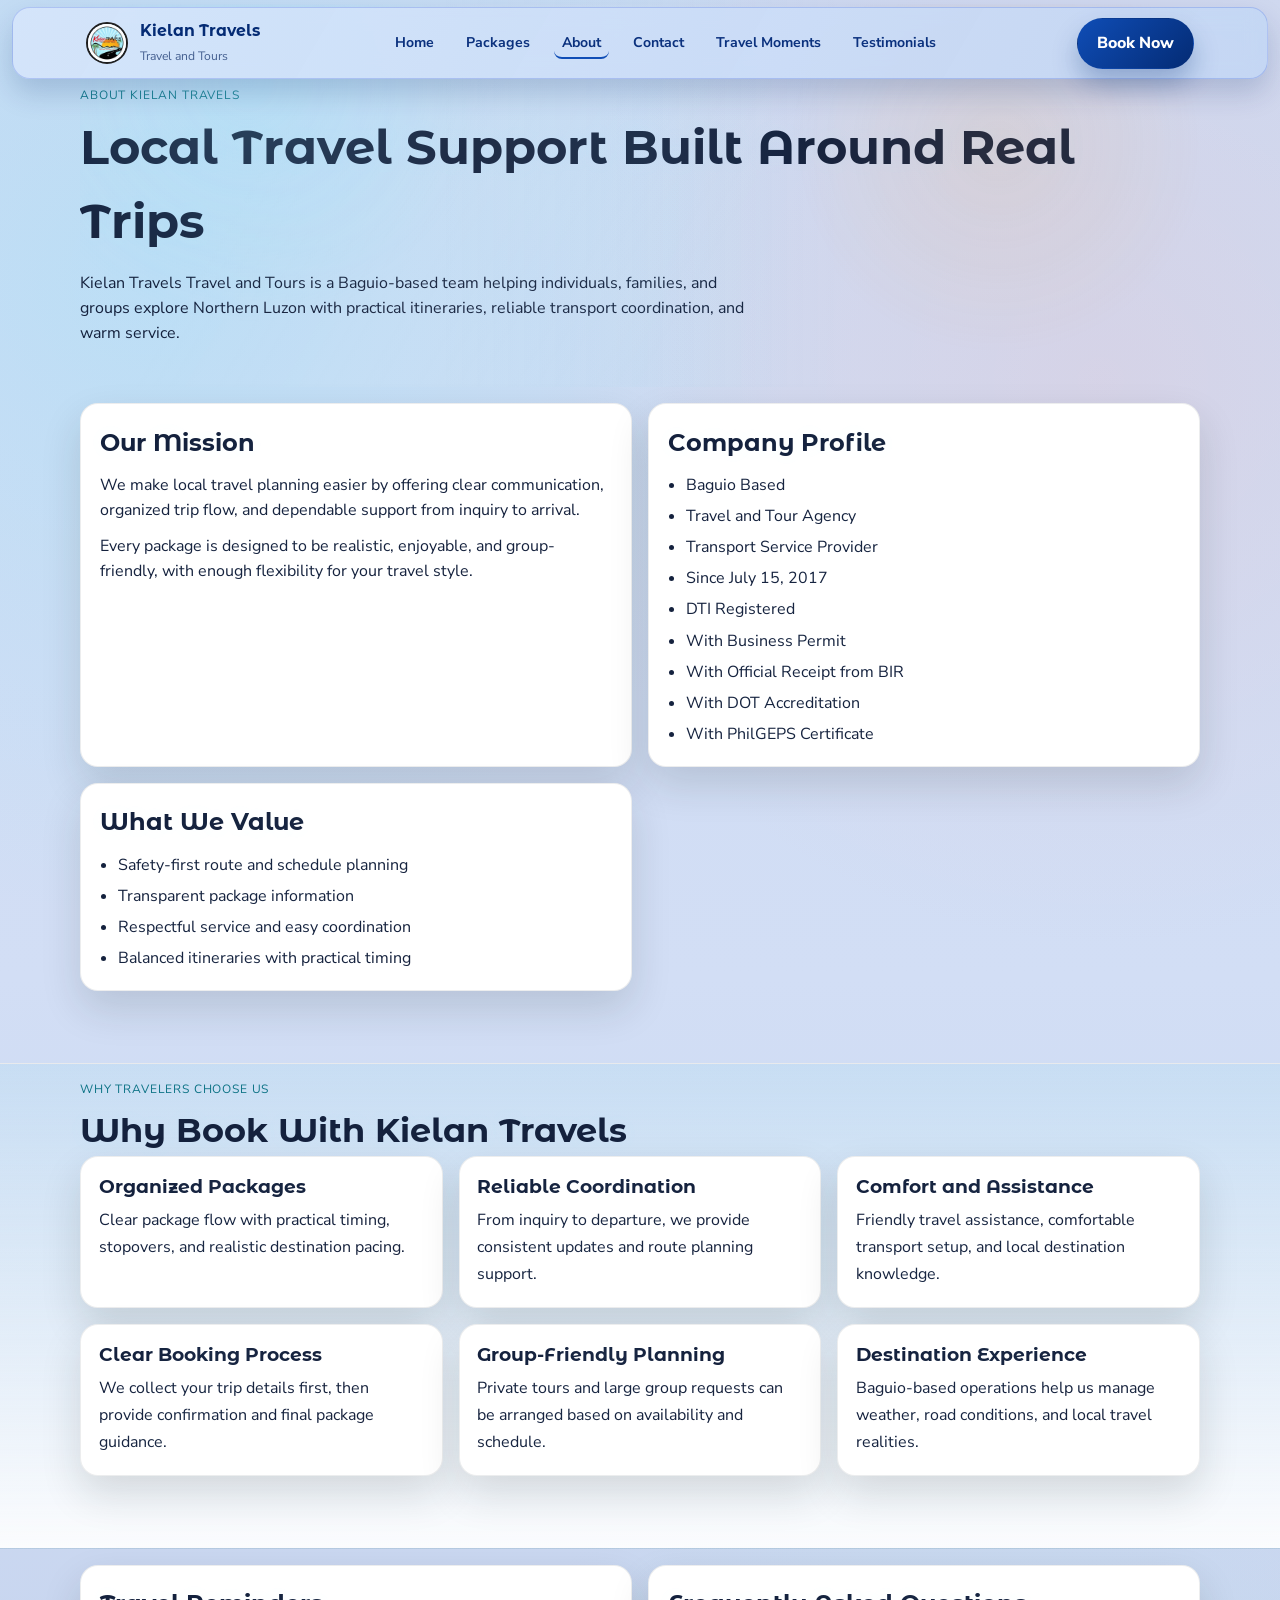
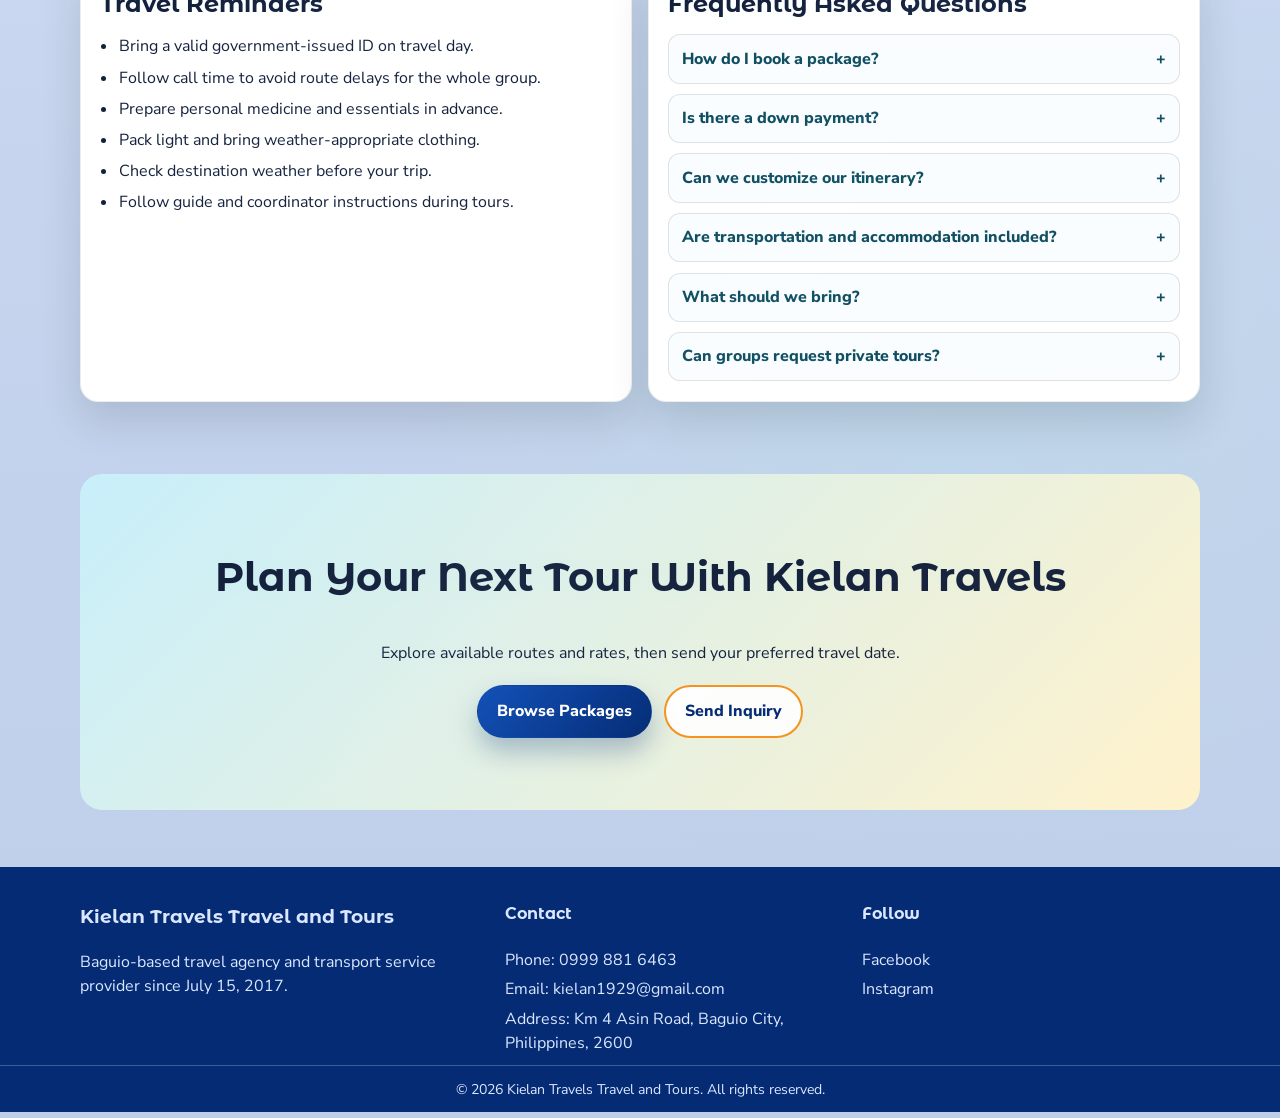
==== commit d0657254: "Fix destination image cache issues and add asset versioning" ====
--- a/about.html
+++ b/about.html
@@ -14,7 +14,7 @@
     href="https://fonts.googleapis.com/css2?family=Montserrat+Alternates:wght@400;600;700;800&family=Nunito+Sans:wght@400;600;700&display=swap"
     rel="stylesheet"
   />
-  <link rel="stylesheet" href="styles.css" />
+  <link rel="stylesheet" href="styles.css?v=20260521" />
 </head>
 <body class="home-page">
   <header class="site-header" id="top">
@@ -208,6 +208,6 @@
     <p class="copyright">© 2026 Kielan Travels Travel and Tours. All rights reserved.</p>
   </footer>
 
-  <script src="script.js"></script>
+  <script src="script.js?v=20260521"></script>
 </body>
 </html>
--- a/styles.css
+++ b/styles.css
@@ -24,9 +24,9 @@
 body {
   font-family: "Nunito Sans", sans-serif;
   background:
-    radial-gradient(circle at 6% 8%, rgba(160, 224, 240, 0.6), transparent 28%),
-    radial-gradient(circle at 93% 10%, rgba(240, 176, 16, 0.28), transparent 24%),
-    linear-gradient(180deg, #eefdff 0%, #ffffff 52%, #f7fcff 100%);
+    radial-gradient(circle at 6% 8%, rgba(96, 196, 224, 0.46), transparent 30%),
+    radial-gradient(circle at 93% 10%, rgba(240, 176, 16, 0.16), transparent 24%),
+    linear-gradient(180deg, #d8e8f6 0%, #dfeaf9 42%, #d6e3f3 100%);
   color: var(--brand-ink);
   line-height: 1.55;
   overflow-x: hidden;
@@ -181,7 +181,6 @@
   letter-spacing: 0.07em;
   text-transform: uppercase;
   font-size: 0.75rem;
-  font-weight: 800;
   color: #0b7285;
 }
 
@@ -229,7 +228,6 @@
   background: linear-gradient(180deg, #d4f4ff 0%, #f2fbff 100%);
   border: 1px solid rgba(8, 84, 105, 0.16);
   border-radius: 20px;
-  padding: 1.2rem;
   box-shadow: var(--shadow);
 }
 
@@ -270,6 +268,10 @@
   border: 1px solid rgba(18, 32, 38, 0.08);
 }
 
+.benefit {
+  padding: 1.15rem 1.1rem 1.2rem;
+}
+
 .destination-card img {
   width: 100%;
   height: 190px;
@@ -281,6 +283,16 @@
 .benefit h3 {
   margin: 0;
   font-family: "Montserrat Alternates", sans-serif;
+  line-height: 1.24;
+}
+
+.benefit h3 {
+  margin-bottom: 0.55rem;
+}
+
+.benefit p {
+  margin: 0;
+  line-height: 1.68;
 }
 
 .destination-card div {
@@ -309,17 +321,20 @@
   position: relative;
   min-height: clamp(250px, 44vw, 460px);
   background: #dbeef5;
+  isolation: isolate;
 }
 
 .moment-slide {
   position: absolute;
   inset: 0;
+  display: none;
   opacity: 0;
   pointer-events: none;
   transition: opacity 0.55s ease;
 }
 
 .moment-slide.is-active {
+  display: block;
   opacity: 1;
   pointer-events: auto;
 }
@@ -585,6 +600,10 @@
   text-align: center;
 }
 
+.reviews-more-btn {
+  min-width: 190px;
+}
+
 .booking-cta {
   text-align: center;
   background: linear-gradient(135deg, #c8effb, #fff2cc);
@@ -596,6 +615,10 @@
   margin-top: 0;
   font-size: clamp(1.8rem, 4vw, 2.5rem);
   font-family: "Montserrat Alternates", sans-serif;
+}
+
+.booking-cta .hero-actions {
+  justify-content: center;
 }
 
 .site-footer {
@@ -1062,6 +1085,7 @@
 .details-card ul {
   margin: 0;
   padding-left: 1.1rem;
+  list-style: disc;
 }
 
 .details-card li + li {
@@ -1372,6 +1396,10 @@
     grid-template-columns: 1fr;
   }
 
+  .reviews-more-btn {
+    width: 100%;
+  }
+
   .moment-caption {
     padding: 0.85rem 0.95rem;
   }
@@ -1458,11 +1486,26 @@
   --deep-blue: #042b74;
   --accent-orange: #f4931f;
   --light-bg: #f5f8ff;
+  --home-page-seam: #d2def5;
+  --home-surface-top: rgba(214, 226, 246, 0.78);
+  --home-surface-bottom: rgba(196, 212, 239, 0.68);
+  --home-surface-border: rgba(53, 88, 216, 0.08);
+  --home-surface-shadow: 0 14px 30px rgba(16, 40, 98, 0.08);
+  --home-glow-cyan: rgba(127, 232, 255, 0.16);
+  --home-glow-rose: rgba(255, 159, 155, 0.1);
   --text-dark: #14213d;
+  --vivid-cyan: #7fe8ff;
+  --vivid-indigo: #3558d8;
+  --vivid-rose: #ff9f9b;
+  --vivid-mint: #9df4cf;
 }
 
 .home-page {
-  background: var(--light-bg);
+  background:
+    radial-gradient(circle at 12% 10%, rgba(127, 232, 255, 0.24), transparent 24%),
+    radial-gradient(circle at 86% 14%, rgba(255, 159, 155, 0.14), transparent 22%),
+    radial-gradient(circle at 75% 72%, rgba(157, 244, 207, 0.12), transparent 26%),
+    linear-gradient(180deg, #cddaf2 0%, #d2def5 36%, #c6d4ee 66%, #becee9 100%);
   color: var(--text-dark);
 }
 
@@ -1474,8 +1517,8 @@
   width: min(1280px, calc(100% - 1.5rem));
   margin: 0 auto;
   border-radius: 18px;
-  background: rgba(255, 255, 255, 0.94);
-  border: 1px solid rgba(7, 33, 90, 0.2);
+  background: linear-gradient(120deg, rgba(214, 229, 251, 0.9), rgba(194, 214, 244, 0.88));
+  border: 1px solid rgba(53, 88, 216, 0.24);
   box-shadow: 0 14px 28px rgba(6, 38, 100, 0.18);
   transition: transform 0.35s ease, opacity 0.3s ease, box-shadow 0.25s ease;
 }
@@ -1547,6 +1590,37 @@
 
 .home-page .btn-outline:hover {
   background: rgba(244, 147, 31, 0.12);
+}
+
+.home-page .destinations,
+.home-page .why,
+.home-page .testimonials {
+  position: relative;
+  border-radius: 20px;
+  padding-inline: 1rem;
+  background: linear-gradient(145deg, var(--home-surface-top), var(--home-surface-bottom));
+  border: 1px solid var(--home-surface-border);
+  box-shadow: var(--home-surface-shadow);
+}
+
+.home-page .destinations::before,
+.home-page .why::before,
+.home-page .testimonials::before {
+  content: "";
+  position: absolute;
+  inset: 0;
+  border-radius: 20px;
+  pointer-events: none;
+  background:
+    radial-gradient(circle at 16% 20%, var(--home-glow-cyan), transparent 34%),
+    radial-gradient(circle at 84% 80%, var(--home-glow-rose), transparent 28%);
+}
+
+.home-page .destinations > *,
+.home-page .why > *,
+.home-page .testimonials > * {
+  position: relative;
+  z-index: 1;
 }
 
 .hero-visual {
@@ -1556,7 +1630,7 @@
   height: 100vh;
   height: 100svh;
   background-image:
-    linear-gradient(90deg, rgba(4, 28, 74, 0.8) 0%, rgba(4, 28, 74, 0.5) 45%, rgba(4, 28, 74, 0.12) 100%),
+    linear-gradient(100deg, rgba(3, 20, 58, 0.92) 0%, rgba(3, 23, 64, 0.72) 46%, rgba(3, 24, 66, 0.3) 100%),
     url('https://images.unsplash.com/photo-1506744038136-46273834b3fb?auto=format&fit=crop&w=2000&q=80');
   background-size: cover;
   background-position: center;
@@ -1624,8 +1698,21 @@
   animation: heroGridDrift 20s linear infinite;
 }
 
+.hero-overlay::before {
+  content: "";
+  position: absolute;
+  inset: 0;
+  pointer-events: none;
+  background:
+    radial-gradient(circle at 74% 42%, rgba(12, 62, 138, 0.08), transparent 46%),
+    radial-gradient(circle at 12% 18%, rgba(0, 0, 0, 0.16), transparent 34%),
+    linear-gradient(180deg, rgba(2, 12, 34, 0.2) 0%, rgba(2, 12, 34, 0.08) 35%, rgba(1, 8, 26, 0.5) 100%);
+  z-index: 0;
+}
+
 .hero-inner {
   position: relative;
+  z-index: 1;
   color: #f3f8ff;
   max-width: 720px;
   padding-top: clamp(4rem, 9vh, 5.5rem);
@@ -1744,8 +1831,32 @@
 }
 
 .hero-wave path {
-  fill: var(--light-bg);
+  fill: var(--home-page-seam);
   stroke: none;
+}
+
+.home-page .packages {
+  position: relative;
+  background: linear-gradient(180deg, rgba(210, 224, 245, 0.42), rgba(201, 216, 240, 0.28));
+  border-top: 0;
+  border-bottom: 0;
+  overflow: hidden;
+}
+
+.home-page .packages::before {
+  content: "";
+  position: absolute;
+  inset: 0;
+  pointer-events: none;
+  background:
+    radial-gradient(circle at 14% 32%, var(--home-glow-cyan), transparent 28%),
+    radial-gradient(circle at 84% 18%, var(--home-glow-rose), transparent 24%),
+    linear-gradient(180deg, rgba(255, 255, 255, 0.08), rgba(255, 255, 255, 0));
+}
+
+.home-page .packages > .container {
+  position: relative;
+  z-index: 1;
 }
 
 .cards-4 {
@@ -1757,8 +1868,16 @@
 .home-page .trust-card,
 .home-page .testimonial {
   border-radius: 16px;
-  border: 0;
+  border: 1px solid rgba(53, 88, 216, 0.14);
+  background: linear-gradient(160deg, rgba(214, 229, 251, 0.94), rgba(196, 216, 245, 0.9));
   box-shadow: 0 14px 28px rgba(6, 38, 100, 0.14);
+}
+
+.home-page .destination-card div,
+.home-page .package-showcase-content,
+.home-page .trust-card,
+.home-page .testimonial {
+  background: linear-gradient(160deg, rgba(190, 214, 246, 0.3), rgba(127, 232, 255, 0.08) 58%, rgba(255, 159, 155, 0.05));
 }
 
 .featured-destination-grid .destination-card,
@@ -1798,7 +1917,7 @@
 .card-price {
   margin: 0.45rem 0 0.7rem;
   font-weight: 800;
-  color: var(--accent-orange);
+  color: #d66d10;
 }
 
 .card-btn {
@@ -1809,6 +1928,34 @@
 
 .trust-grid {
   margin-top: 1rem;
+}
+.social-proof {
+  padding-top: 1rem;
+  padding-bottom: 2.2rem;
+}
+.social-proof-grid {
+  margin-top: 0.2rem;
+}
+.social-proof-card {
+  border-radius: 14px;
+  border: 1px solid rgba(53, 88, 216, 0.18);
+  background: linear-gradient(160deg, rgba(221, 235, 255, 0.95), rgba(196, 214, 242, 0.9));
+  box-shadow: 0 12px 22px rgba(11, 53, 124, 0.14);
+  padding: 1rem 0.9rem;
+  text-align: center;
+}
+.social-proof-value {
+  margin: 0;
+  font-family: "Montserrat Alternates", sans-serif;
+  font-size: clamp(1.2rem, 3vw, 1.75rem);
+  font-weight: 800;
+  color: #0f3f9e;
+}
+.social-proof-label {
+  margin: 0.3rem 0 0;
+  font-size: 0.93rem;
+  color: #21435f;
+  font-weight: 700;
 }
 
 .road-strip {
@@ -1983,10 +2130,15 @@
   justify-content: center;
   border-radius: 50%;
   margin-bottom: 0.7rem;
-  background: linear-gradient(135deg, var(--primary-blue), var(--deep-blue));
+  background: linear-gradient(135deg, var(--vivid-indigo), var(--deep-blue) 62%, #1f95b8);
   color: #fff;
   font-size: 0.84rem;
   font-weight: 800;
+}
+
+.home-page .tag {
+  background: linear-gradient(135deg, rgba(127, 232, 255, 0.34), rgba(157, 244, 207, 0.46));
+  color: #114561;
 }
 
 .package-showcase-grid {
@@ -2016,7 +2168,7 @@
 
 .home-page .featured-moments {
   position: relative;
-  background: linear-gradient(180deg, #0c3f9f, #063283);
+  background: linear-gradient(180deg, #4168b7 0%, #1f4eab 28%, #0c3f9f 62%, #063283 100%);
 }
 
 .home-page .featured-moments::before,
@@ -2085,6 +2237,29 @@
   border: 1px solid rgba(255, 255, 255, 0.23);
   background: linear-gradient(180deg, rgba(4, 24, 63, 0.05), rgba(255, 255, 255, 0.02));
 }
+.home-page .moments-track {
+  min-height: clamp(280px, 40vw, 460px);
+  aspect-ratio: 16 / 9;
+}
+.home-page .moment-slide {
+  border-radius: 12px;
+  overflow: hidden;
+}
+.home-page .moment-slide img {
+  width: 100%;
+  height: 100%;
+  object-fit: cover;
+}
+.home-page .moment-caption {
+  padding: 1.1rem 1.2rem 1rem;
+  background: linear-gradient(180deg, rgba(5, 24, 62, 0.04) 0%, rgba(4, 25, 66, 0.86) 74%, rgba(2, 14, 40, 0.95) 100%);
+}
+.home-page .moment-caption p {
+  margin: 0.35rem 0 0;
+  font-size: 0.92rem;
+  line-height: 1.45;
+  color: rgba(233, 247, 255, 0.92);
+}
 
 .home-page .moments-carousel::before {
   inset: 0.35rem;
@@ -2095,8 +2270,29 @@
 }
 
 .home-page .moment-control {
-  background: rgba(4, 24, 63, 0.6);
-  border-color: rgba(255, 255, 255, 0.45);
+  width: 46px;
+  height: 46px;
+  background: rgba(4, 24, 63, 0.68);
+  border-color: rgba(255, 255, 255, 0.5);
+  box-shadow: 0 12px 18px rgba(4, 12, 34, 0.26);
+  backdrop-filter: blur(4px);
+}
+.home-page .moment-control:hover {
+  background: rgba(4, 24, 63, 0.84);
+  transform: translateY(-50%) scale(1.04);
+}
+.home-page .moment-dot {
+  width: 11px;
+  height: 11px;
+  border: 1px solid rgba(255, 255, 255, 0.65);
+  background: rgba(255, 255, 255, 0.35);
+}
+.home-page .moment-dot.is-active {
+  background: #fff;
+  box-shadow: 0 0 0 4px rgba(143, 232, 255, 0.25);
+}
+.home-page .testimonials-grid {
+  margin-top: 1rem;
 }
 
 @keyframes drawFrame {
@@ -2127,6 +2323,7 @@
   position: relative;
   padding-top: 3.6rem;
   padding-bottom: 3.2rem;
+  background: linear-gradient(160deg, rgba(207, 220, 243, 0.84), rgba(190, 206, 235, 0.78));
 }
 
 .home-page .testimonials::before {
@@ -2170,6 +2367,38 @@
 .home-page .review-head h3 {
   font-size: 0.95rem;
 }
+.review-avatar {
+  width: 38px;
+  height: 38px;
+  border-radius: 50%;
+  display: inline-flex;
+  align-items: center;
+  justify-content: center;
+  background: linear-gradient(145deg, rgba(18, 79, 193, 0.86), rgba(56, 155, 206, 0.92));
+  color: #fff;
+  font-weight: 800;
+  font-size: 0.82rem;
+  letter-spacing: 0.04em;
+  flex-shrink: 0;
+}
+.review-title-block {
+  display: grid;
+  gap: 0.12rem;
+  margin-right: auto;
+}
+.review-package {
+  margin: 0;
+  font-size: 0.82rem;
+  font-weight: 700;
+  color: #255f8d;
+}
+.review-content {
+  margin: 0;
+  line-height: 1.6;
+}
+.review-meta {
+  justify-content: flex-end;
+}
 
 .home-page .final-cta {
   padding-top: 1.2rem;
@@ -2282,6 +2511,10 @@
   max-width: 65ch;
 }
 
+.final-cta-wrap .hero-actions {
+  justify-content: center;
+}
+
 .home-page .site-footer {
   background: var(--deep-blue);
   color: #dbe7ff;
@@ -2341,6 +2574,11 @@
     max-width: 100%;
   }
 
+  .home-page .nav-links {
+    background: linear-gradient(160deg, rgba(210, 227, 250, 0.96), rgba(188, 209, 240, 0.94));
+    border-color: rgba(53, 88, 216, 0.2);
+  }
+
   .footer-columns {
     grid-template-columns: 1fr 1fr;
   }
@@ -2376,6 +2614,15 @@
 
   .package-showcase-card img {
     height: 180px;
+  }
+
+  .home-page .moments-track {
+    min-height: 220px;
+    aspect-ratio: 5 / 4;
+  }
+
+  .home-page .moment-caption p {
+    font-size: 0.84rem;
   }
 
   .footer-columns {
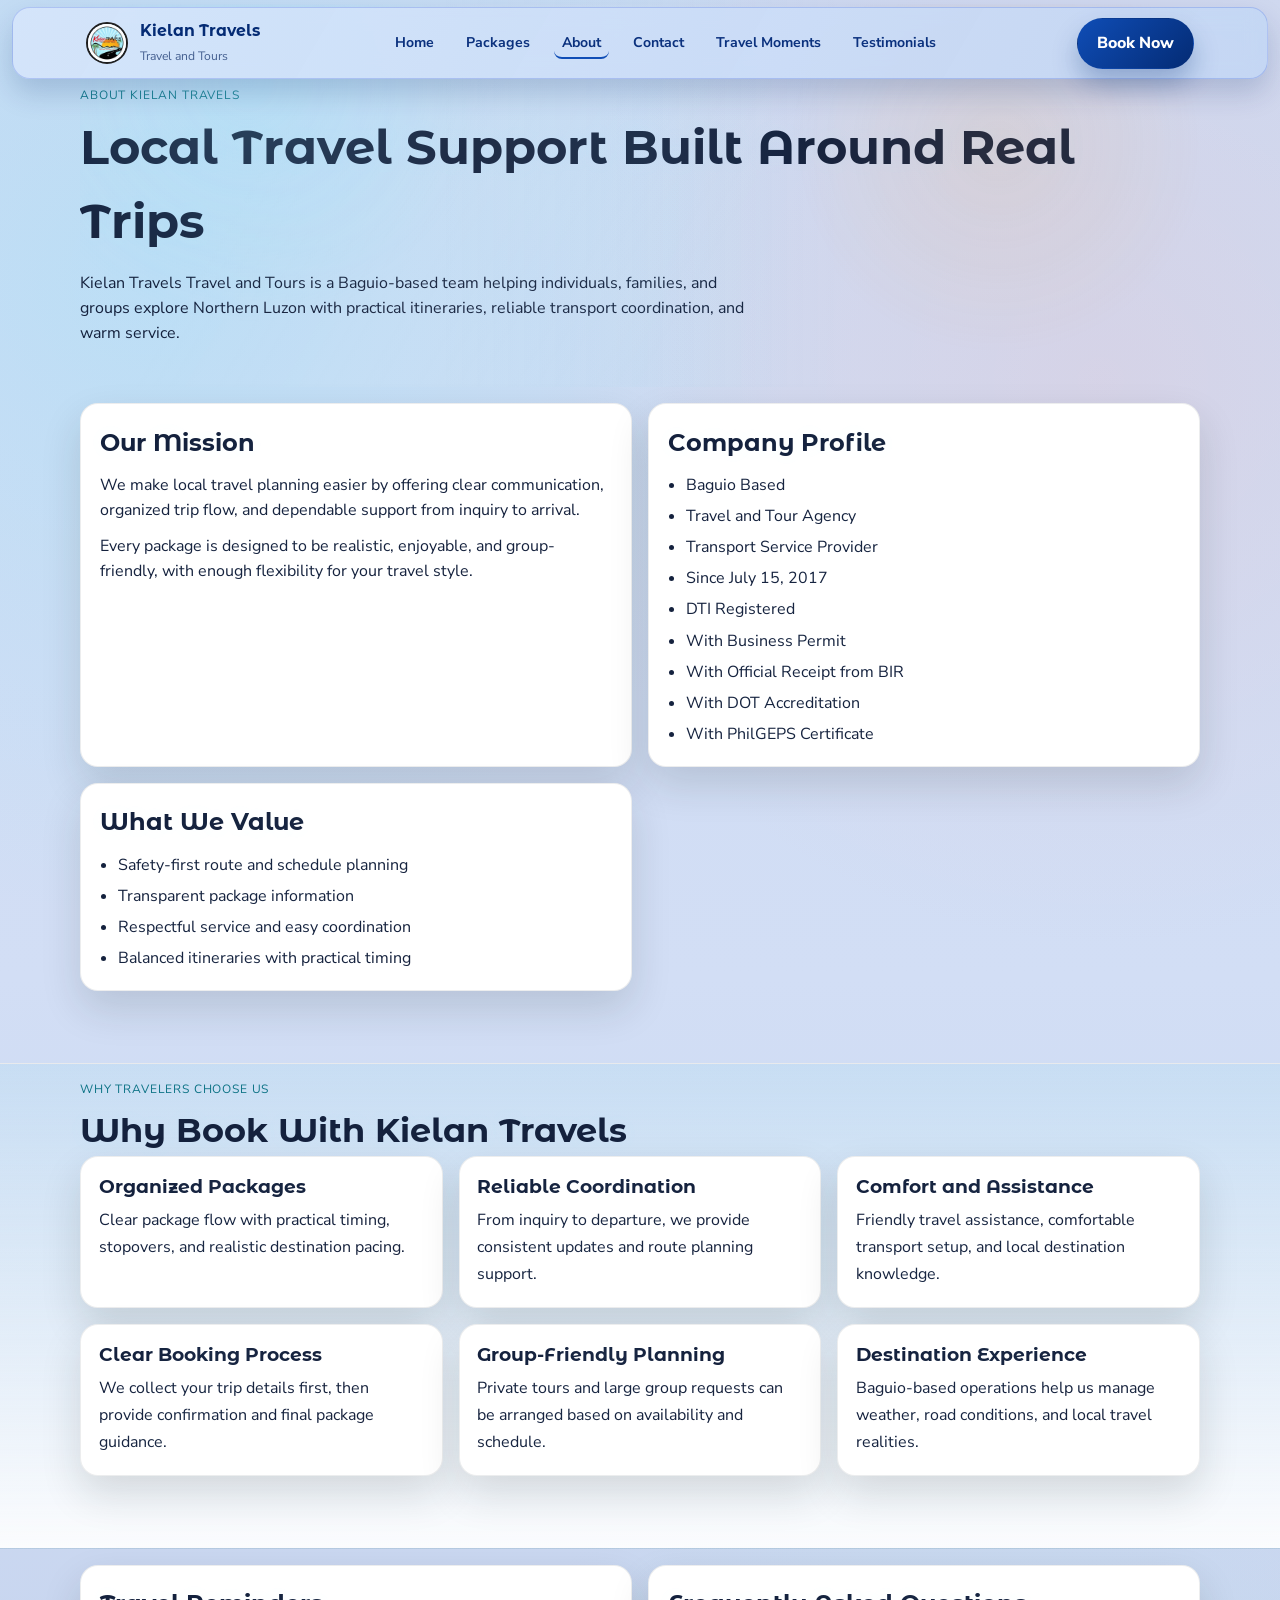
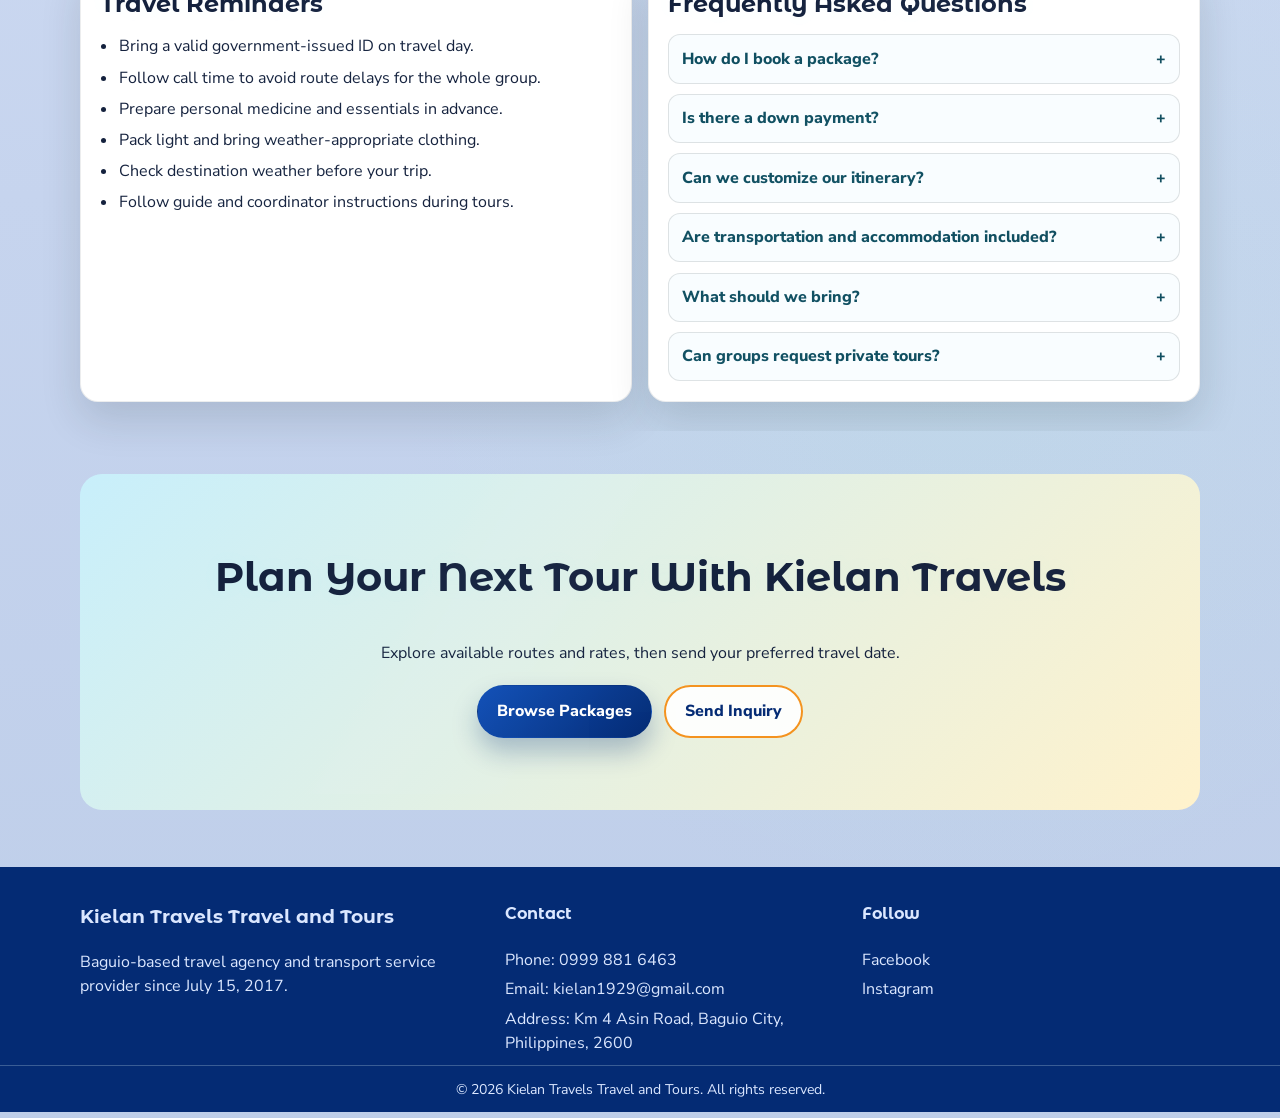
==== commit f8adca25: "Use Kielan logo as favicon across all pages" ====
--- a/about.html
+++ b/about.html
@@ -14,6 +14,8 @@
     href="https://fonts.googleapis.com/css2?family=Montserrat+Alternates:wght@400;600;700;800&family=Nunito+Sans:wght@400;600;700&display=swap"
     rel="stylesheet"
   />
+  <link rel="icon" type="image/jpeg" href="assets/logo.jpg" />
+  <link rel="apple-touch-icon" href="assets/logo.jpg" />
   <link rel="stylesheet" href="styles.css?v=20260521" />
 </head>
 <body class="home-page">
--- a/styles.css
+++ b/styles.css
@@ -567,8 +567,8 @@
 }
 
 .review-head {
-  display: flex;
-  justify-content: space-between;
+  display: grid;
+  grid-template-columns: auto minmax(0, 1fr) auto;
   align-items: center;
   gap: 0.6rem;
 }
@@ -577,12 +577,15 @@
   margin: 0;
   font-size: 1rem;
   font-family: "Montserrat Alternates", sans-serif;
+  overflow-wrap: normal;
+  word-break: normal;
 }
 
 .review-rating {
   font-weight: 800;
   color: #a66a00;
   letter-spacing: 0.03em;
+  white-space: nowrap;
 }
 
 .review-meta {
@@ -1260,6 +1263,114 @@
   gap: 0.72rem;
 }
 
+.down-payment-section {
+  border-top: 1px solid rgba(18, 32, 38, 0.08);
+  border-bottom: 1px solid rgba(18, 32, 38, 0.08);
+}
+
+.payment-flow-layout {
+  display: grid;
+  grid-template-columns: minmax(0, 0.95fr) minmax(0, 1.25fr);
+  gap: 1rem;
+}
+
+.payment-guide-card {
+  display: grid;
+  gap: 0.8rem;
+  align-content: start;
+}
+
+.payment-guide-card p,
+.payment-guide-card h2 {
+  margin: 0;
+}
+
+.procedure-emphasis {
+  border: 1px solid rgba(11, 114, 133, 0.3);
+  border-radius: 10px;
+  background: rgba(235, 250, 255, 0.9);
+  padding: 0.6rem 0.7rem;
+}
+
+.payment-reminders-list {
+  margin: 0;
+  padding-left: 1.1rem;
+}
+
+.payment-reminders-list li + li {
+  margin-top: 0.38rem;
+}
+
+.payment-methods-grid {
+  display: grid;
+  grid-template-columns: repeat(2, minmax(0, 1fr));
+  gap: 0.75rem;
+}
+
+.payment-method-card {
+  border: 1px solid rgba(18, 32, 38, 0.11);
+  border-radius: 14px;
+  padding: 0.85rem;
+  background: #ffffff;
+}
+
+.payment-method-card h4 {
+  margin: 0 0 0.45rem;
+  font-family: "Montserrat Alternates", sans-serif;
+  color: #124352;
+}
+
+.payment-method-card p {
+  margin: 0;
+  font-size: 0.92rem;
+}
+
+.payment-method-card p + p {
+  margin-top: 0.25rem;
+}
+
+.payment-qr-image {
+  width: 100%;
+  margin-top: 0.65rem;
+  border-radius: 10px;
+  border: 1px solid rgba(18, 32, 38, 0.18);
+  background: #ffffff;
+}
+
+.terms-block-wrap {
+  padding-top: 1rem;
+  padding-bottom: 0;
+}
+
+.terms-list {
+  margin: 0;
+  padding-left: 1.1rem;
+}
+
+.terms-list li + li {
+  margin-top: 0.42rem;
+}
+
+.terms-tag {
+  margin: 0.9rem 0 0;
+  font-weight: 800;
+  color: #0a5f76;
+}
+
+.qr-placeholder-box {
+  margin-top: 0.65rem;
+  border: 1px dashed rgba(18, 32, 38, 0.25);
+  border-radius: 10px;
+  background: linear-gradient(135deg, rgba(160, 224, 240, 0.22), rgba(255, 255, 255, 0.95));
+  min-height: 120px;
+  display: grid;
+  place-items: center;
+  text-align: center;
+  font-weight: 700;
+  color: #1b5667;
+  padding: 0.6rem;
+}
+
 .contact-list {
   list-style: none;
   margin: 0 0 0.9rem;
@@ -1303,8 +1414,12 @@
     grid-template-columns: 1fr;
   }
 
+  .payment-flow-layout {
+    grid-template-columns: 1fr;
+  }
+
   .review-slide {
-    grid-template-columns: repeat(2, minmax(0, 1fr));
+    grid-template-columns: 1fr;
   }
 }
 
@@ -1393,6 +1508,10 @@
   }
 
   .form-row-two {
+    grid-template-columns: 1fr;
+  }
+
+  .payment-methods-grid {
     grid-template-columns: 1fr;
   }
 
@@ -2385,16 +2504,21 @@
   display: grid;
   gap: 0.12rem;
   margin-right: auto;
+  min-width: 0;
 }
 .review-package {
   margin: 0;
   font-size: 0.82rem;
   font-weight: 700;
   color: #255f8d;
+  overflow-wrap: normal;
+  word-break: normal;
 }
 .review-content {
   margin: 0;
   line-height: 1.6;
+  overflow-wrap: break-word;
+  word-break: normal;
 }
 .review-meta {
   justify-content: flex-end;
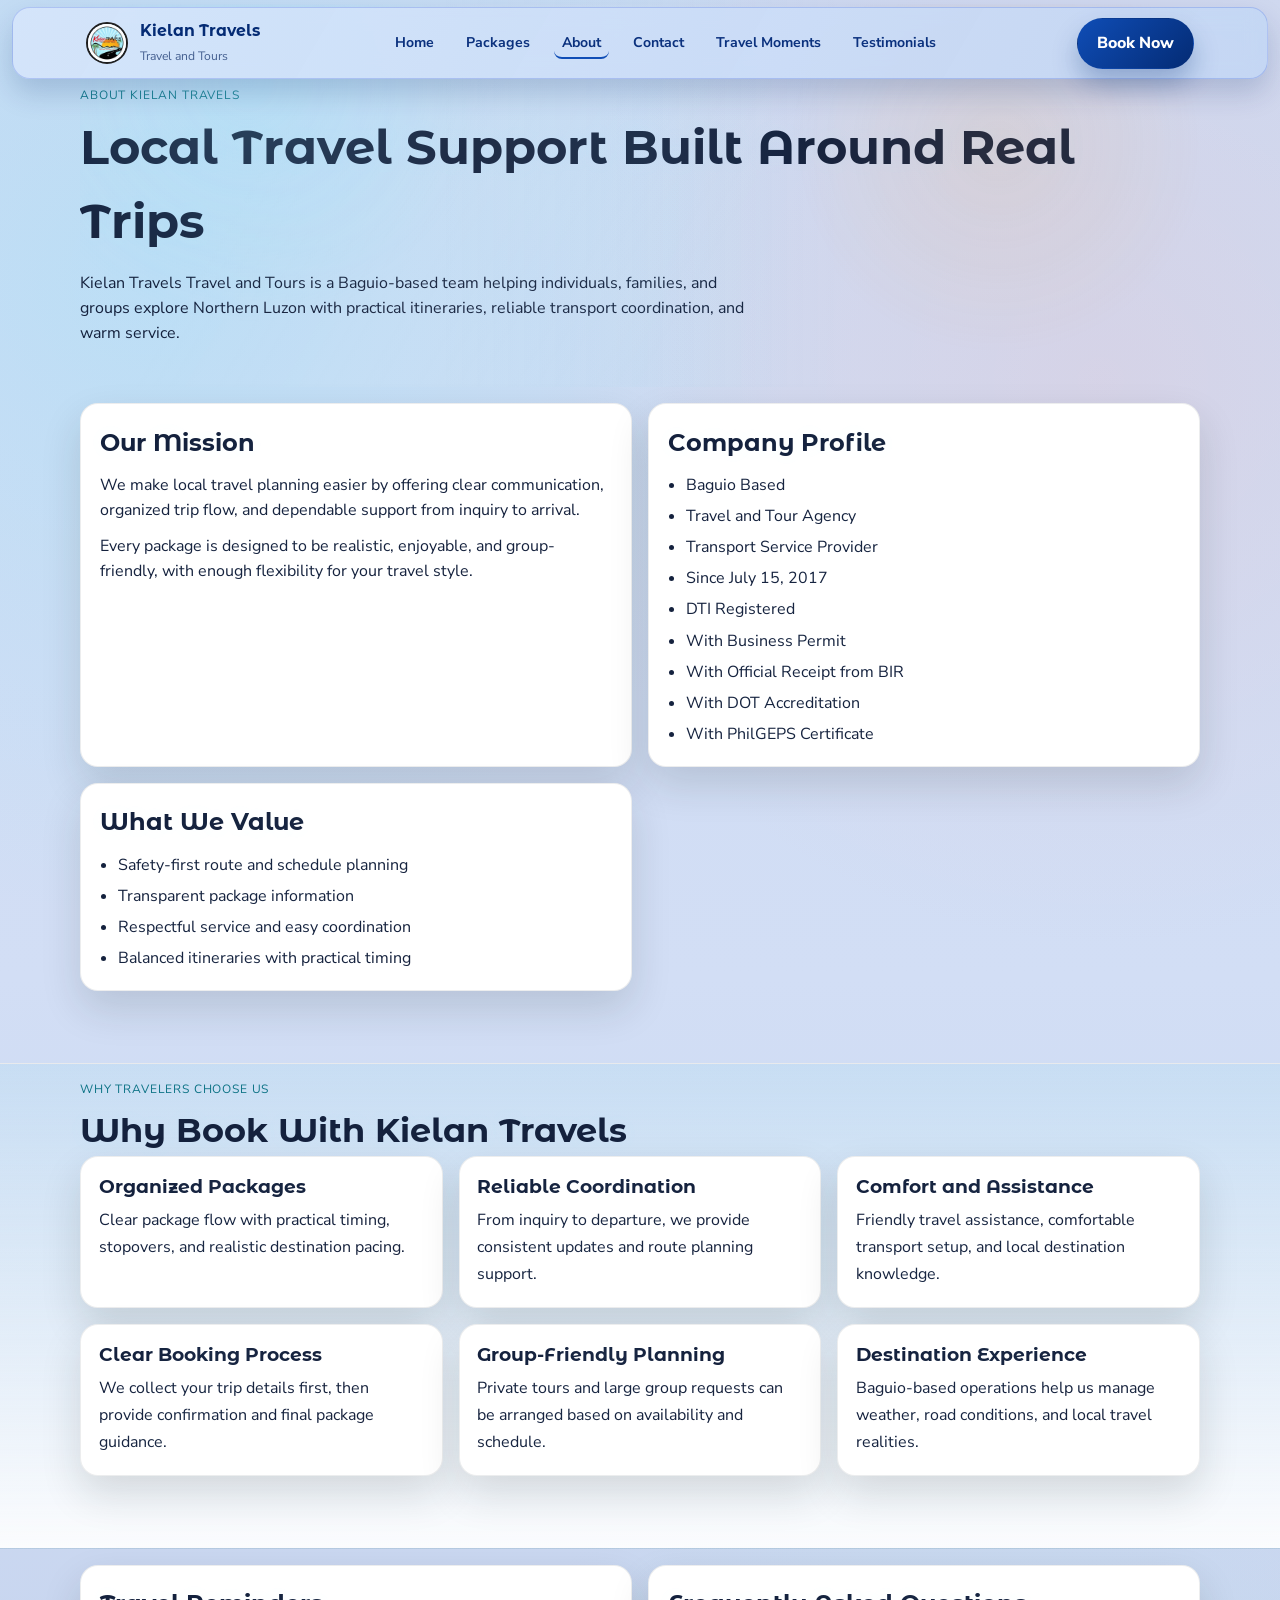
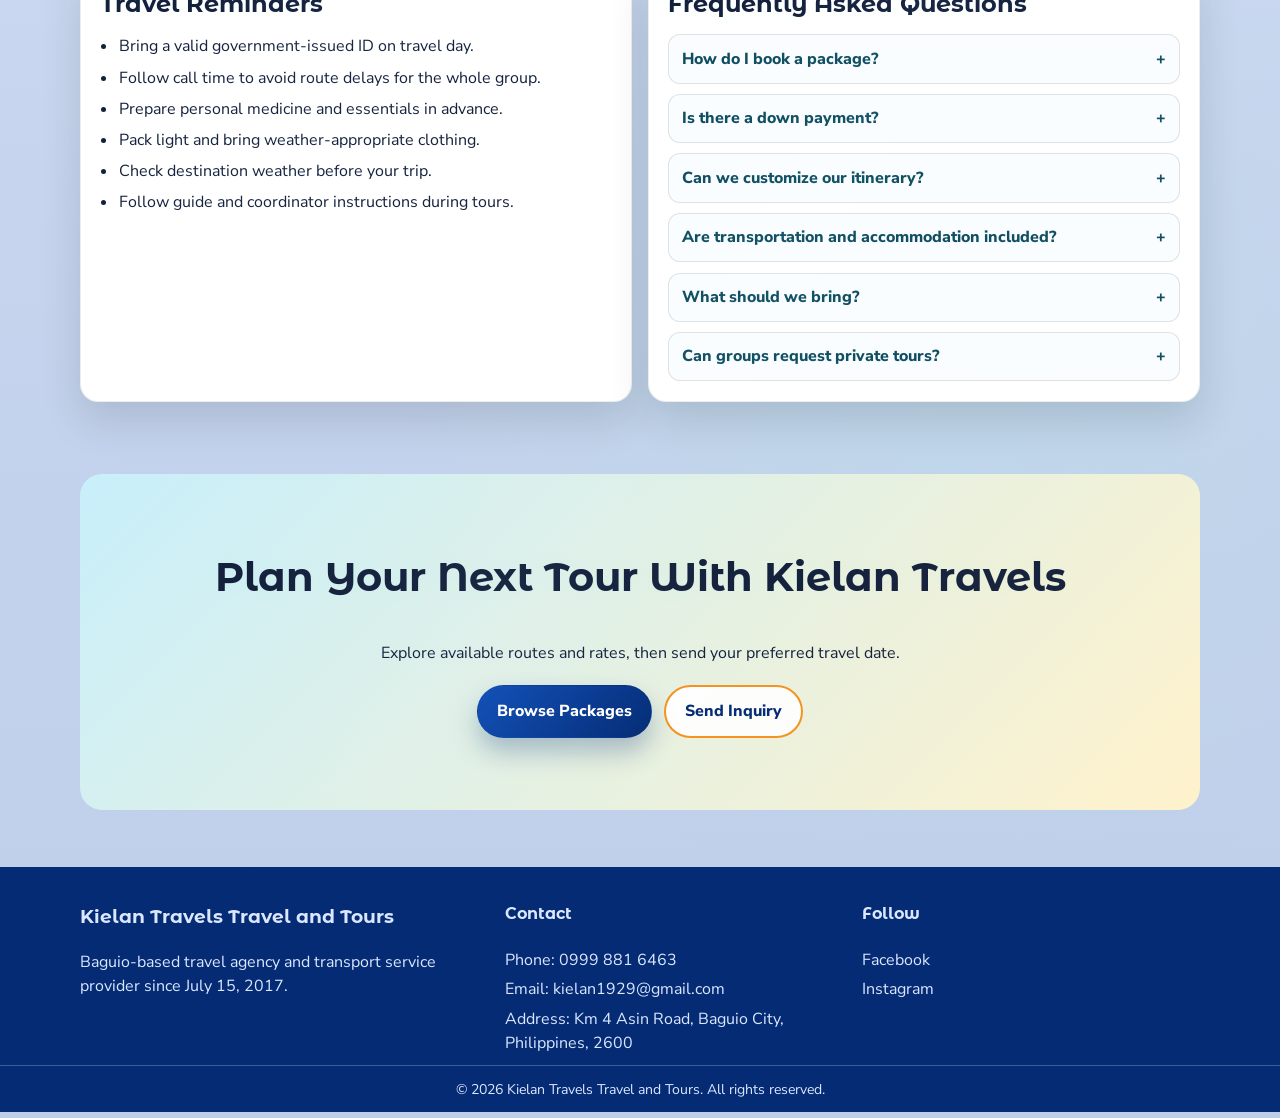
==== commit a8e7bb40: "Fix mobile testimonial layout and prevent review text overlap" ====
--- a/about.html
+++ b/about.html
@@ -16,7 +16,7 @@
   />
   <link rel="icon" type="image/jpeg" href="assets/logo.jpg" />
   <link rel="apple-touch-icon" href="assets/logo.jpg" />
-  <link rel="stylesheet" href="styles.css?v=20260521" />
+  <link rel="stylesheet" href="styles.css?v=20260522" />
 </head>
 <body class="home-page">
   <header class="site-header" id="top">
--- a/styles.css
+++ b/styles.css
@@ -2706,6 +2706,32 @@
   .footer-columns {
     grid-template-columns: 1fr 1fr;
   }
+
+  .home-page .testimonials-grid.cards-4 {
+    grid-template-columns: 1fr;
+  }
+
+  .home-page .review-head {
+    grid-template-columns: auto minmax(0, 1fr);
+    grid-template-areas:
+      "avatar title"
+      "avatar rating";
+    align-items: start;
+  }
+
+  .home-page .review-avatar {
+    grid-area: avatar;
+  }
+
+  .home-page .review-title-block {
+    grid-area: title;
+    margin-right: 0;
+  }
+
+  .home-page .review-rating {
+    grid-area: rating;
+    justify-self: start;
+  }
 }
 
 @media (max-width: 425px) {
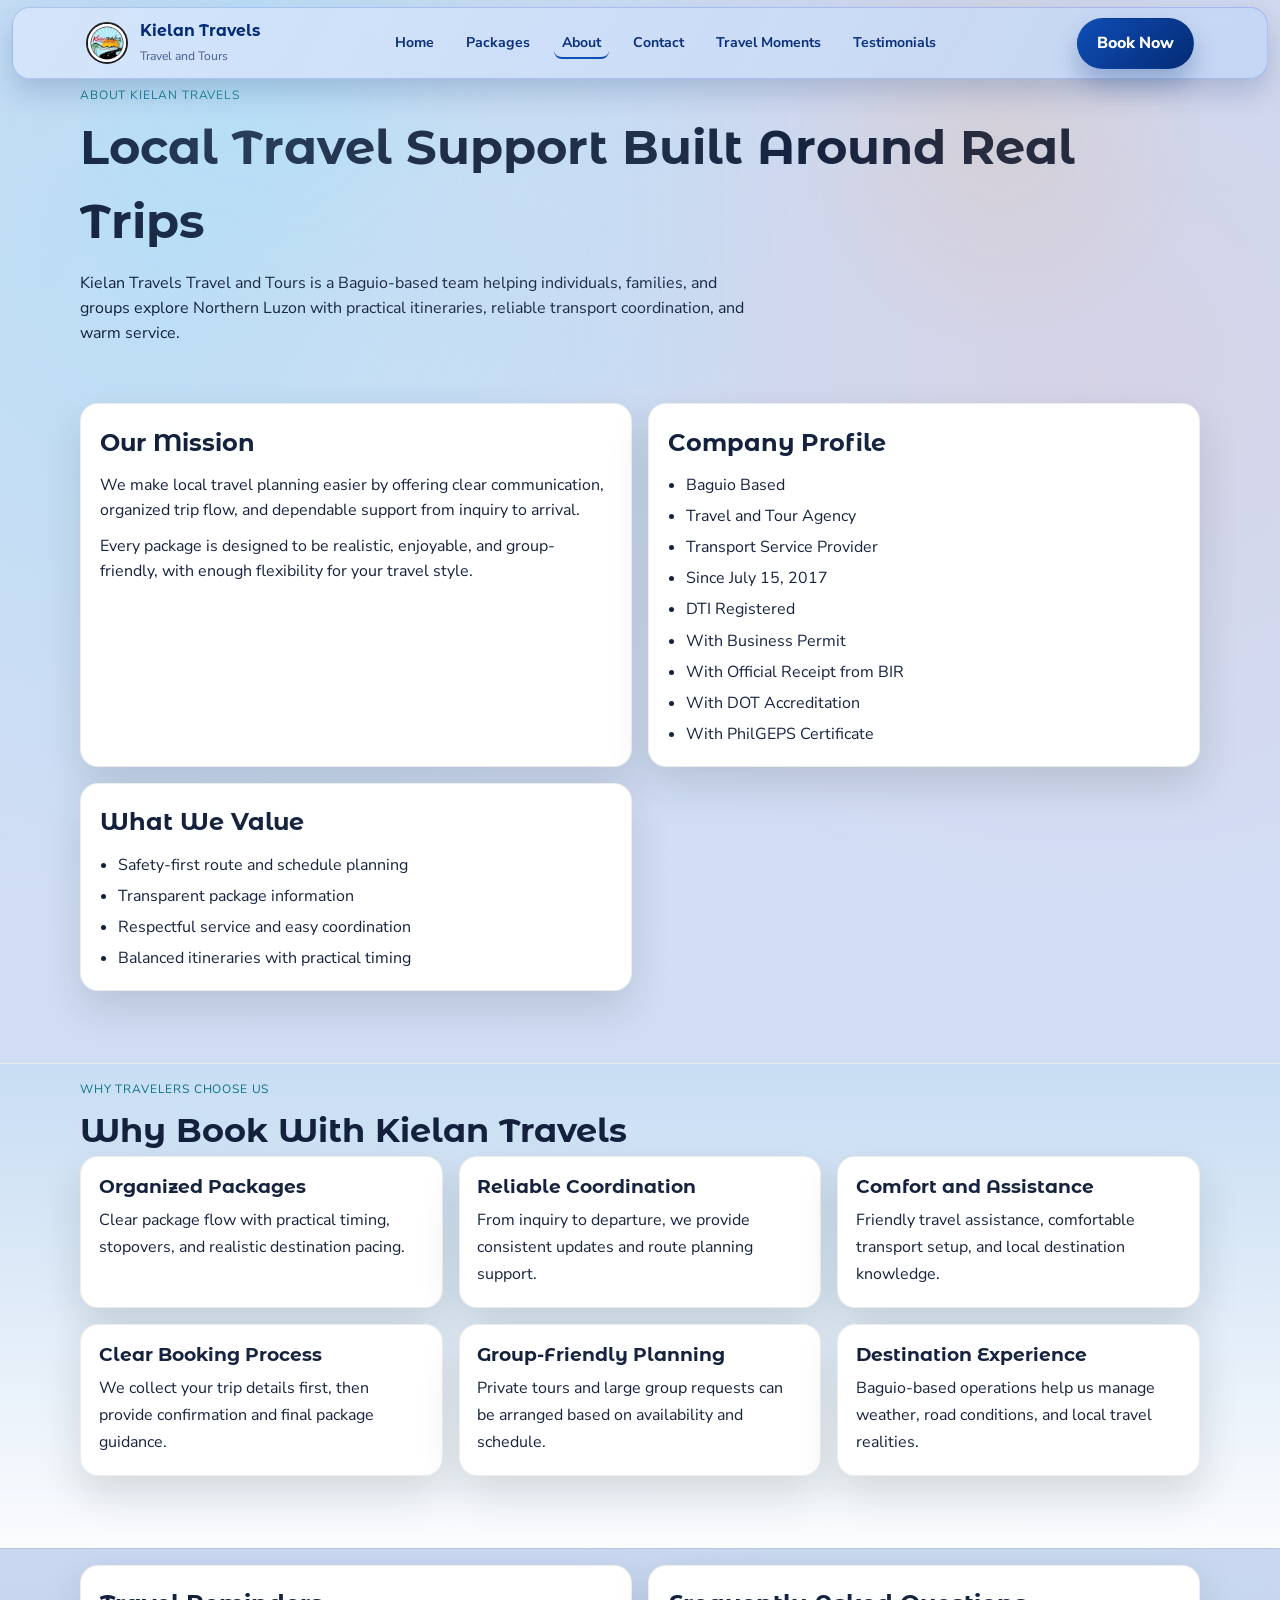
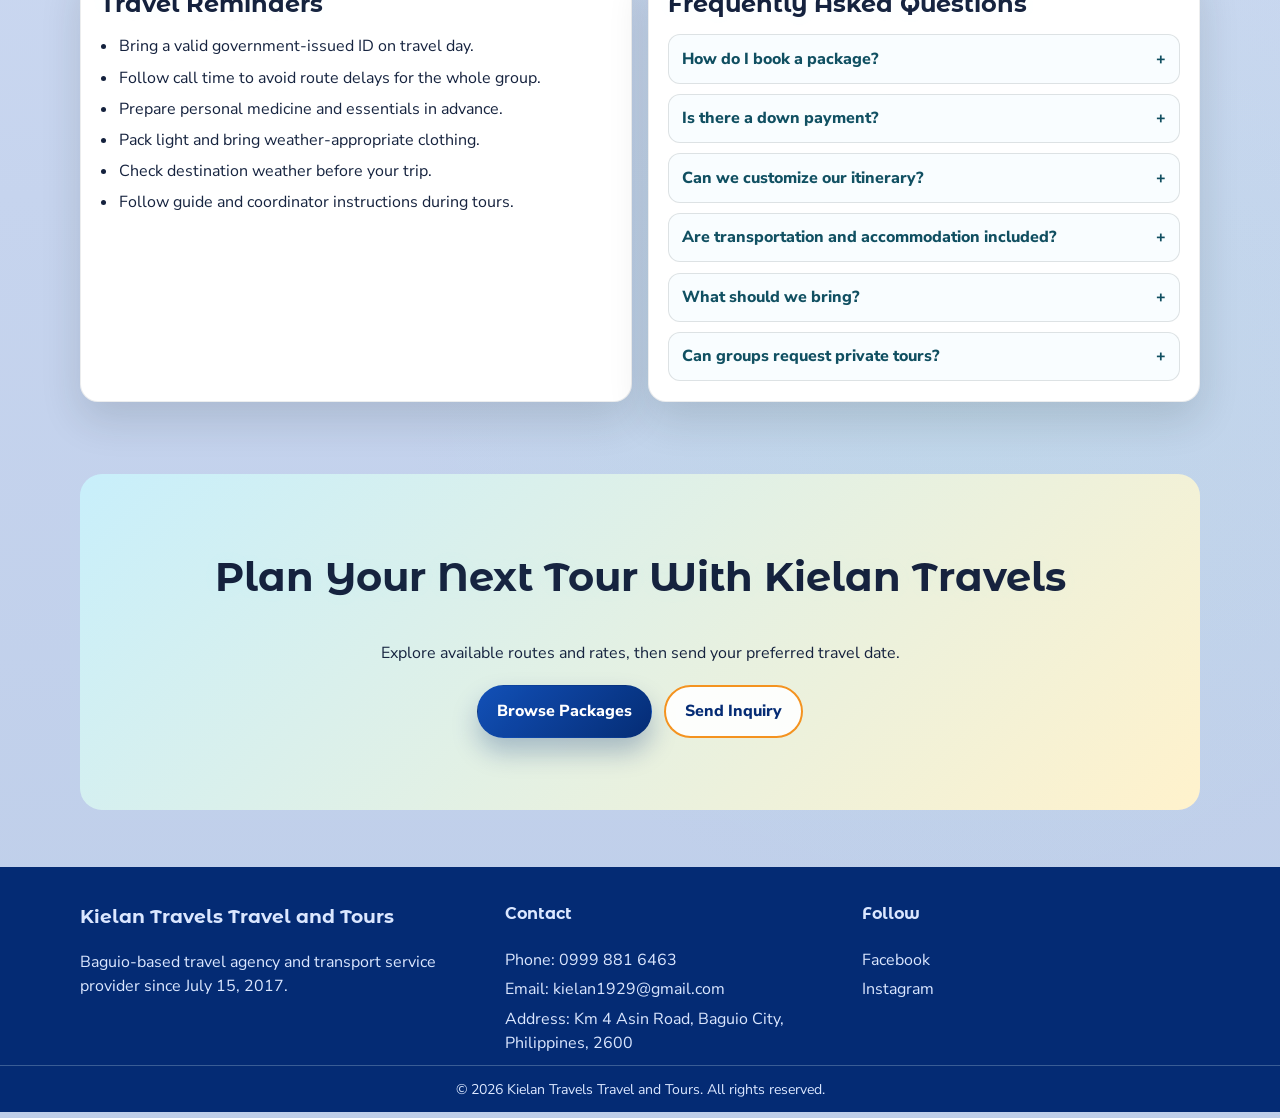
==== commit 18319bbb: "Update package selection flow and details presentation" ====
--- a/about.html
+++ b/about.html
@@ -16,7 +16,7 @@
   />
   <link rel="icon" type="image/jpeg" href="assets/logo.jpg" />
   <link rel="apple-touch-icon" href="assets/logo.jpg" />
-  <link rel="stylesheet" href="styles.css?v=20260522" />
+  <link rel="stylesheet" href="styles.css?v=20260525" />
 </head>
 <body class="home-page">
   <header class="site-header" id="top">
@@ -210,6 +210,6 @@
     <p class="copyright">© 2026 Kielan Travels Travel and Tours. All rights reserved.</p>
   </footer>
 
-  <script src="script.js?v=20260521"></script>
+  <script src="script.js?v=20260522"></script>
 </body>
 </html>
--- a/styles.css
+++ b/styles.css
@@ -149,11 +149,15 @@
 .nav-toggle {
   display: none;
   border: 0;
-  background: var(--brand-sea);
-  color: var(--brand-road);
+  background: linear-gradient(135deg, #3386d8, #1f5fb5);
+  color: #fff;
   font-size: 1.2rem;
   border-radius: 9px;
-  padding: 0.45rem 0.6rem;
+  width: 44px;
+  height: 44px;
+  padding: 0;
+  line-height: 1;
+  box-shadow: 0 8px 18px rgba(8, 56, 136, 0.24);
 }
 
 .hero {
@@ -2287,7 +2291,7 @@
 
 .home-page .featured-moments {
   position: relative;
-  background: linear-gradient(180deg, #4168b7 0%, #1f4eab 28%, #0c3f9f 62%, #063283 100%);
+  background: #000;
 }
 
 .home-page .featured-moments::before,
@@ -2299,23 +2303,11 @@
 }
 
 .home-page .featured-moments::before {
-  inset: 0.7rem;
-  border-radius: 18px;
-  border: 1px solid rgba(143, 232, 255, 0.24);
-  clip-path: inset(0 100% 0 0 round 18px);
-  box-shadow:
-    0 0 0 1px rgba(255, 255, 255, 0.05) inset,
-    0 0 24px rgba(143, 232, 255, 0.08);
-  animation: drawFrame 2.8s ease forwards;
+  content: none;
 }
 
 .home-page .featured-moments::after {
-  inset: 1.3rem 1rem 1rem;
-  border-radius: 14px;
-  border-bottom: 1px solid rgba(143, 232, 255, 0.55);
-  border-top: 1px solid rgba(255, 255, 255, 0.04);
-  clip-path: inset(0 100% 0 0 round 14px);
-  animation: drawUnderline 2.2s 0.35s ease forwards;
+  content: none;
 }
 
 .home-page .featured-moments .container {
@@ -2353,8 +2345,8 @@
 
 .home-page .moments-carousel {
   border-radius: 14px;
-  border: 1px solid rgba(255, 255, 255, 0.23);
-  background: linear-gradient(180deg, rgba(4, 24, 63, 0.05), rgba(255, 255, 255, 0.02));
+  border: 0;
+  background: #000;
 }
 .home-page .moments-track {
   min-height: clamp(280px, 40vw, 460px);
@@ -2371,7 +2363,7 @@
 }
 .home-page .moment-caption {
   padding: 1.1rem 1.2rem 1rem;
-  background: linear-gradient(180deg, rgba(5, 24, 62, 0.04) 0%, rgba(4, 25, 66, 0.86) 74%, rgba(2, 14, 40, 0.95) 100%);
+  background: linear-gradient(180deg, rgba(0, 0, 0, 0.02) 0%, rgba(0, 0, 0, 0.9) 74%, #000 100%);
 }
 .home-page .moment-caption p {
   margin: 0.35rem 0 0;
@@ -2381,18 +2373,15 @@
 }
 
 .home-page .moments-carousel::before {
-  inset: 0.35rem;
-  border-radius: 12px;
-  border: 1px solid rgba(255, 255, 255, 0.12);
-  clip-path: inset(0 100% 0 0 round 12px);
-  animation: drawFrame 2.6s 0.15s ease forwards;
+  content: none;
 }
 
 .home-page .moment-control {
   width: 46px;
   height: 46px;
   background: rgba(4, 24, 63, 0.68);
-  border-color: rgba(255, 255, 255, 0.5);
+  border-color: rgba(255, 255, 255, 0.8);
+  color: #fff;
   box-shadow: 0 12px 18px rgba(4, 12, 34, 0.26);
   backdrop-filter: blur(4px);
 }
@@ -2408,7 +2397,7 @@
 }
 .home-page .moment-dot.is-active {
   background: #fff;
-  box-shadow: 0 0 0 4px rgba(143, 232, 255, 0.25);
+  box-shadow: none;
 }
 .home-page .testimonials-grid {
   margin-top: 1rem;
@@ -2694,6 +2683,15 @@
     margin-top: 0.35rem;
   }
 
+  .nav-links .nav-mobile-book > a.btn,
+  .nav-links .nav-mobile-book > a.btn:hover,
+  .nav-links .nav-mobile-book > a.btn:focus-visible,
+  .home-page .nav-links .nav-mobile-book > a.btn,
+  .home-page .nav-links .nav-mobile-book > a.btn:hover,
+  .home-page .nav-links .nav-mobile-book > a.btn:focus-visible {
+    color: #fff;
+  }
+
   .hero-inner {
     max-width: 100%;
   }
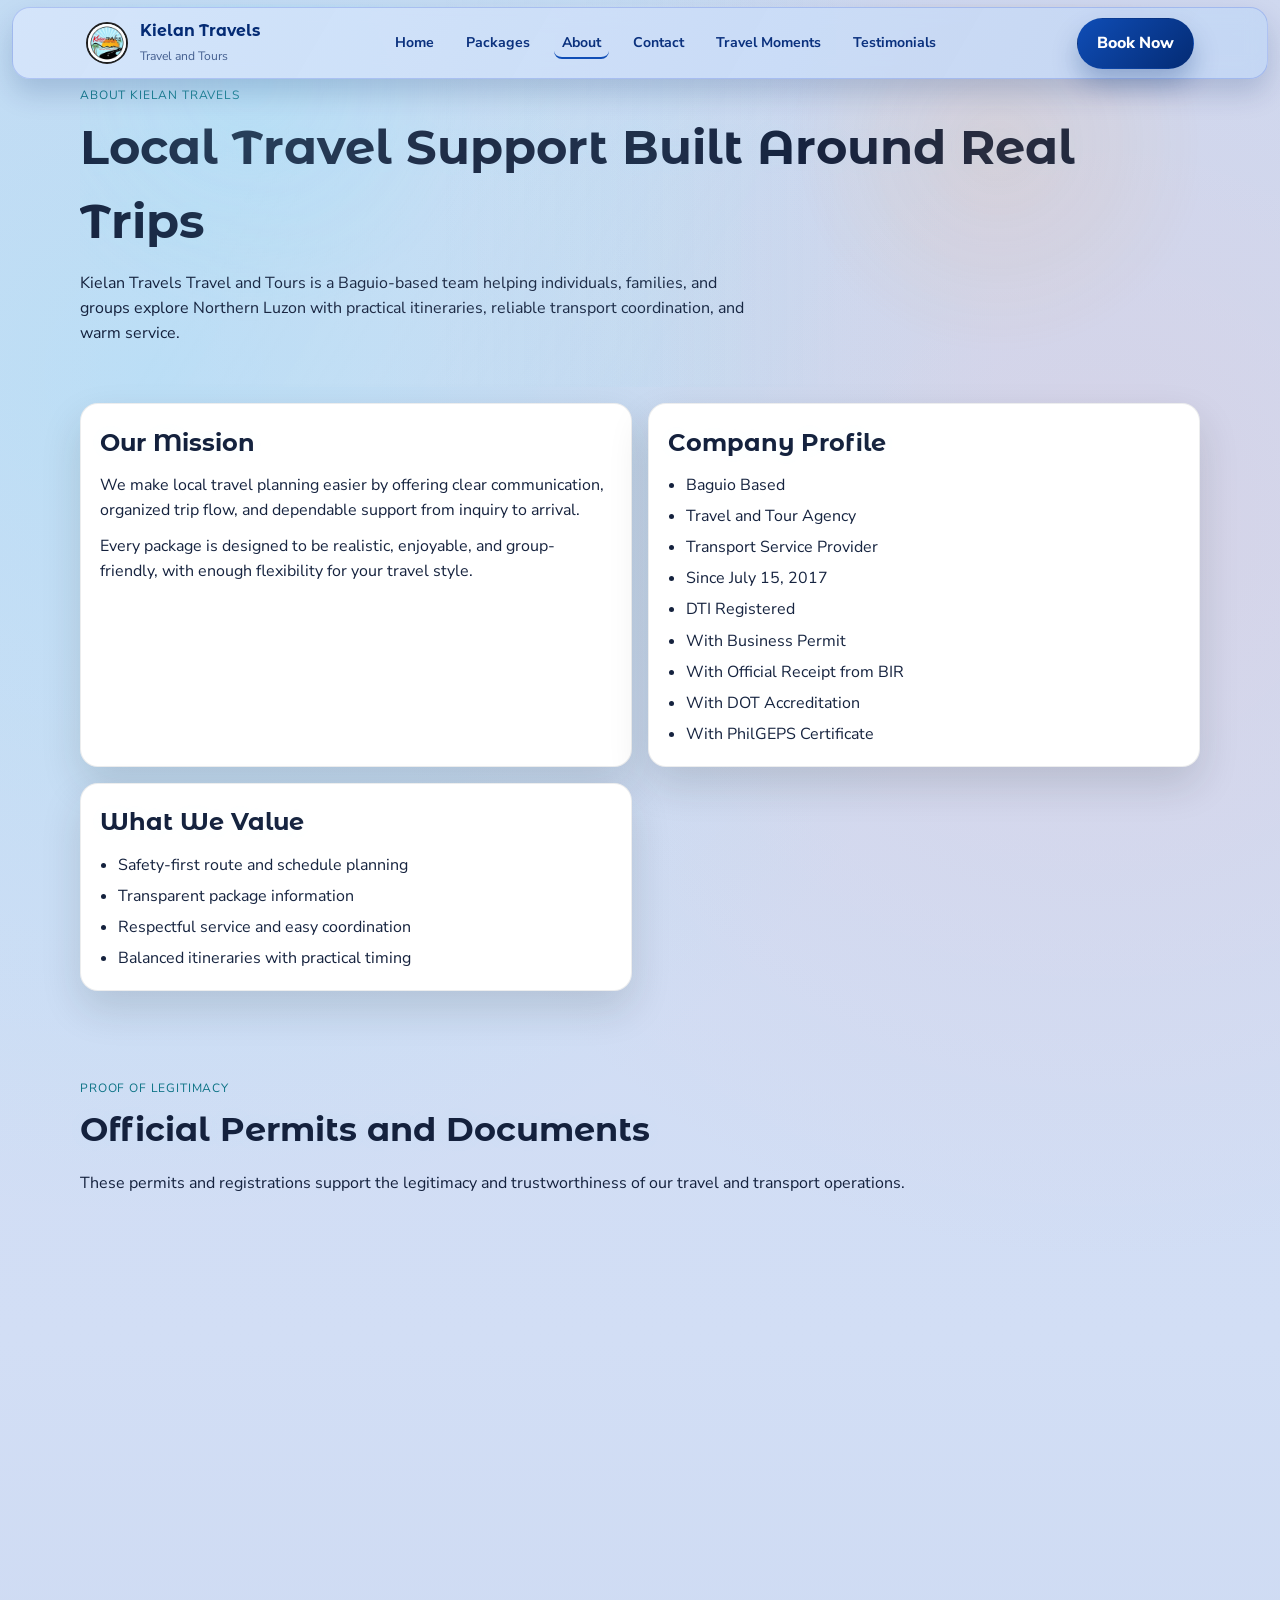
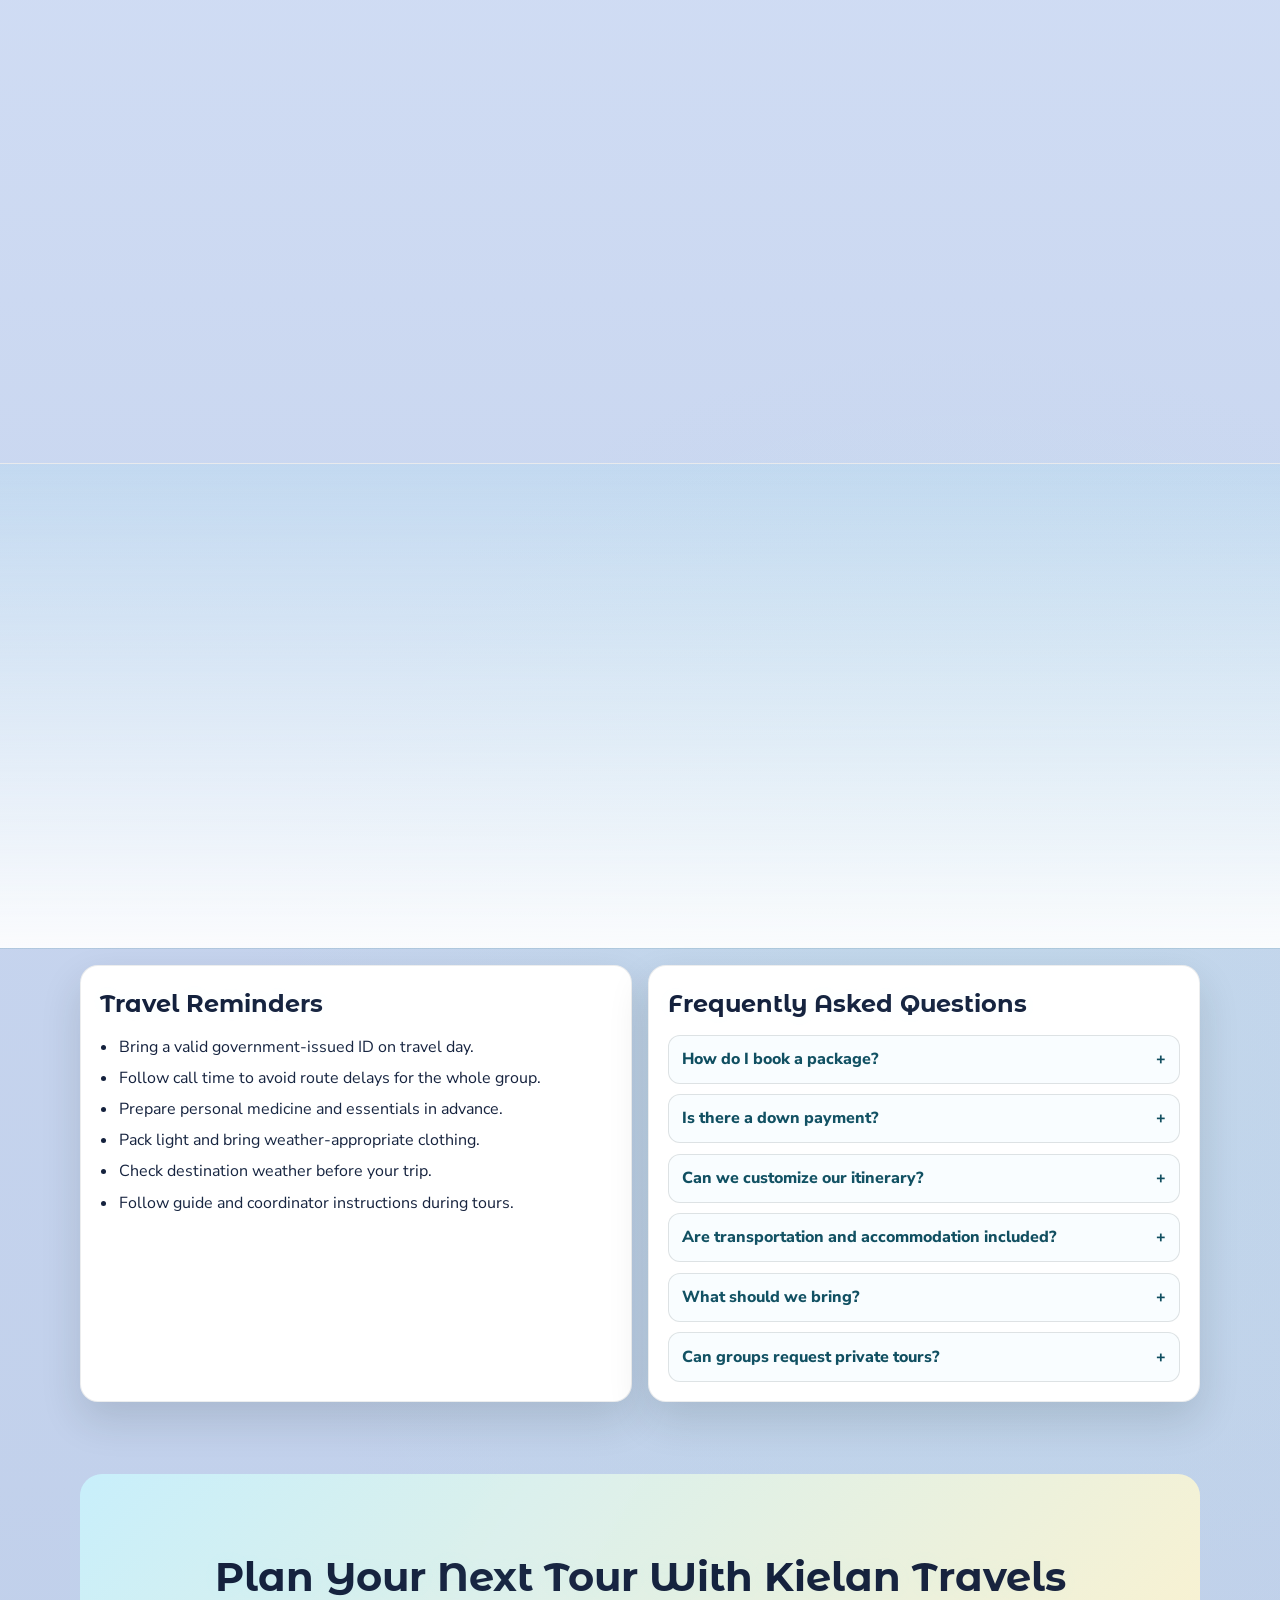
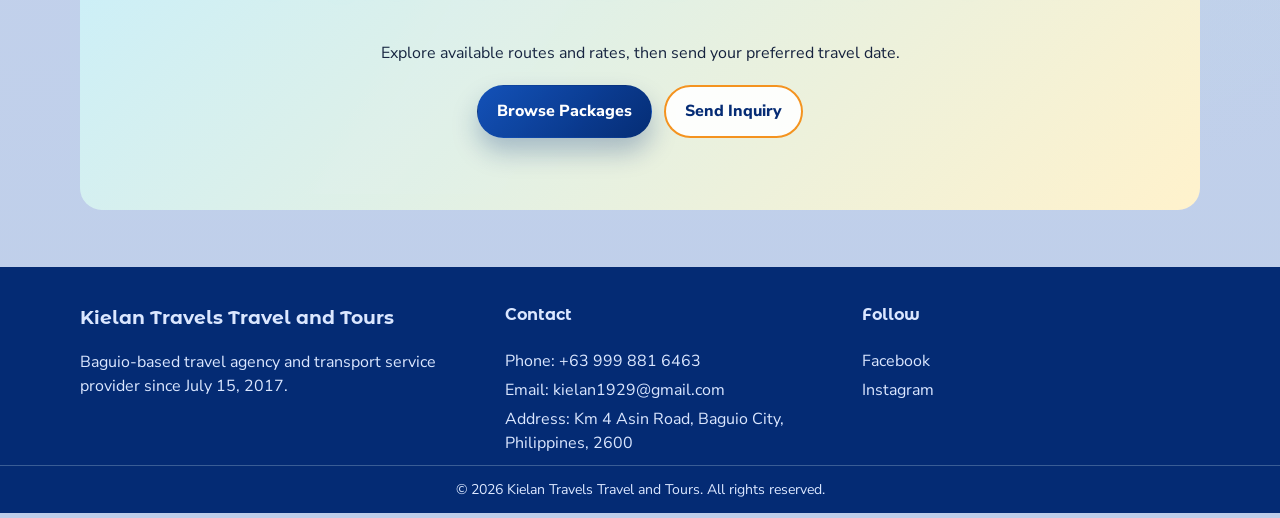
==== commit da042dba: "Update website content, permits, and booking UI" ====
--- a/about.html
+++ b/about.html
@@ -97,6 +97,34 @@
       </div>
     </section>
 
+    <section class="section page-content">
+      <div class="container">
+        <div class="section-title reveal">
+          <p class="eyebrow">Proof of Legitimacy</p>
+          <h2>Official Permits and Documents</h2>
+          <p>These permits and registrations support the legitimacy and trustworthiness of our travel and transport operations.</p>
+        </div>
+
+        <div class="grid cards-3 permit-grid">
+          <article class="benefit permit-card reveal">
+            <img src="assets/images/Permits/1.png" alt="Official permit document 1" />
+          </article>
+          <article class="benefit permit-card reveal">
+            <img src="assets/images/Permits/2.png" alt="Official permit document 2" />
+          </article>
+          <article class="benefit permit-card reveal">
+            <img src="assets/images/Permits/3.png" alt="Official permit document 3" />
+          </article>
+          <article class="benefit permit-card reveal">
+            <img src="assets/images/Permits/4.png" alt="Official permit document 4" />
+          </article>
+          <article class="benefit permit-card reveal">
+            <img src="assets/images/Permits/5.png" alt="Official permit document 5" />
+          </article>
+        </div>
+      </div>
+    </section>
+
     <section class="section page-content page-highlight">
       <div class="container">
         <div class="section-title reveal">
@@ -197,7 +225,7 @@
       </div>
       <div>
         <h4>Contact</h4>
-        <p>Phone: 0999 881 6463</p>
+        <p>Phone: +63 999 881 6463</p>
         <p>Email: kielan1929@gmail.com</p>
         <p>Address: Km 4 Asin Road, Baguio City, Philippines, 2600</p>
       </div>
@@ -210,6 +238,6 @@
     <p class="copyright">© 2026 Kielan Travels Travel and Tours. All rights reserved.</p>
   </footer>
 
-  <script src="script.js?v=20260522"></script>
+  <script src="script.js?v=20260530"></script>
 </body>
 </html>
--- a/styles.css
+++ b/styles.css
@@ -274,6 +274,46 @@
 
 .benefit {
   padding: 1.15rem 1.1rem 1.2rem;
+}
+
+.permit-grid {
+  align-items: stretch;
+}
+
+.permit-card {
+  padding: 0;
+  overflow: hidden;
+  display: flex;
+  flex-direction: column;
+  min-height: 100%;
+}
+
+.permit-card img {
+  width: 100%;
+  height: 380px;
+  object-fit: contain;
+  background: linear-gradient(180deg, #ffffff 0%, #f3fbff 100%);
+  padding: 1rem;
+}
+
+.permit-card span {
+  display: none;
+}
+
+@media (max-width: 1100px) {
+  .permit-grid {
+    grid-template-columns: repeat(2, minmax(0, 1fr));
+  }
+}
+
+@media (max-width: 680px) {
+  .permit-grid {
+    grid-template-columns: 1fr;
+  }
+
+  .permit-card img {
+    height: 180px;
+  }
 }
 
 .destination-card img {
@@ -421,6 +461,30 @@
 
 .package-card {
   padding: 1rem;
+  display: flex;
+  flex-direction: column;
+  height: 100%;
+}
+
+.package-browser-content {
+  display: flex;
+  flex: 1 1 auto;
+  flex-direction: column;
+  justify-content: space-between;
+}
+
+.package-book-picker {
+  margin-top: auto;
+}
+
+.package-card > img {
+  flex-shrink: 0;
+}
+
+.package-card .card-content {
+  flex: 1 1 auto;
+  display: flex;
+  flex-direction: column;
 }
 
 .tag {
@@ -964,6 +1028,35 @@
   padding-left: 1rem;
 }
 
+.package-book-picker {
+  min-height: 92px;
+  display: flex;
+  flex-direction: column;
+  justify-content: flex-end;
+  gap: 0.35rem;
+}
+
+.package-book-picker label {
+  font-size: 0.92rem;
+  font-weight: 700;
+  color: #144252;
+}
+
+.package-book-picker select {
+  border: 1px solid rgba(18, 32, 38, 0.18);
+  border-radius: 10px;
+  min-height: 42px;
+  padding: 0.52rem 0.65rem;
+  font: inherit;
+  color: var(--brand-ink);
+  background: #fff;
+}
+
+.package-book-picker select:focus {
+  outline: 2px solid rgba(123, 202, 223, 0.45);
+  border-color: #2287a1;
+}
+
 .card-actions {
   margin-top: 0.25rem;
   display: flex;
@@ -1534,20 +1627,20 @@
 
 @media (max-width: 425px) {
   .navbar {
-    min-height: 72px;
+    min-height: 64px;
   }
 
   .brand img {
-    width: 46px;
-    height: 46px;
+    width: 38px;
+    height: 38px;
   }
 
   .brand strong {
-    font-size: 0.94rem;
+    font-size: 0.88rem;
   }
 
   .brand span {
-    font-size: 0.76rem;
+    font-size: 0.7rem;
   }
 
   .hero-content h1,
@@ -1992,7 +2085,7 @@
 .home-page .testimonial {
   border-radius: 16px;
   border: 1px solid rgba(53, 88, 216, 0.14);
-  background: linear-gradient(160deg, rgba(214, 229, 251, 0.94), rgba(196, 216, 245, 0.9));
+  background: linear-gradient(160deg, rgba(214, 229, 251, 0.94), rgba(196, 214, 242, 0.9));
   box-shadow: 0 14px 28px rgba(6, 38, 100, 0.14);
 }
 
